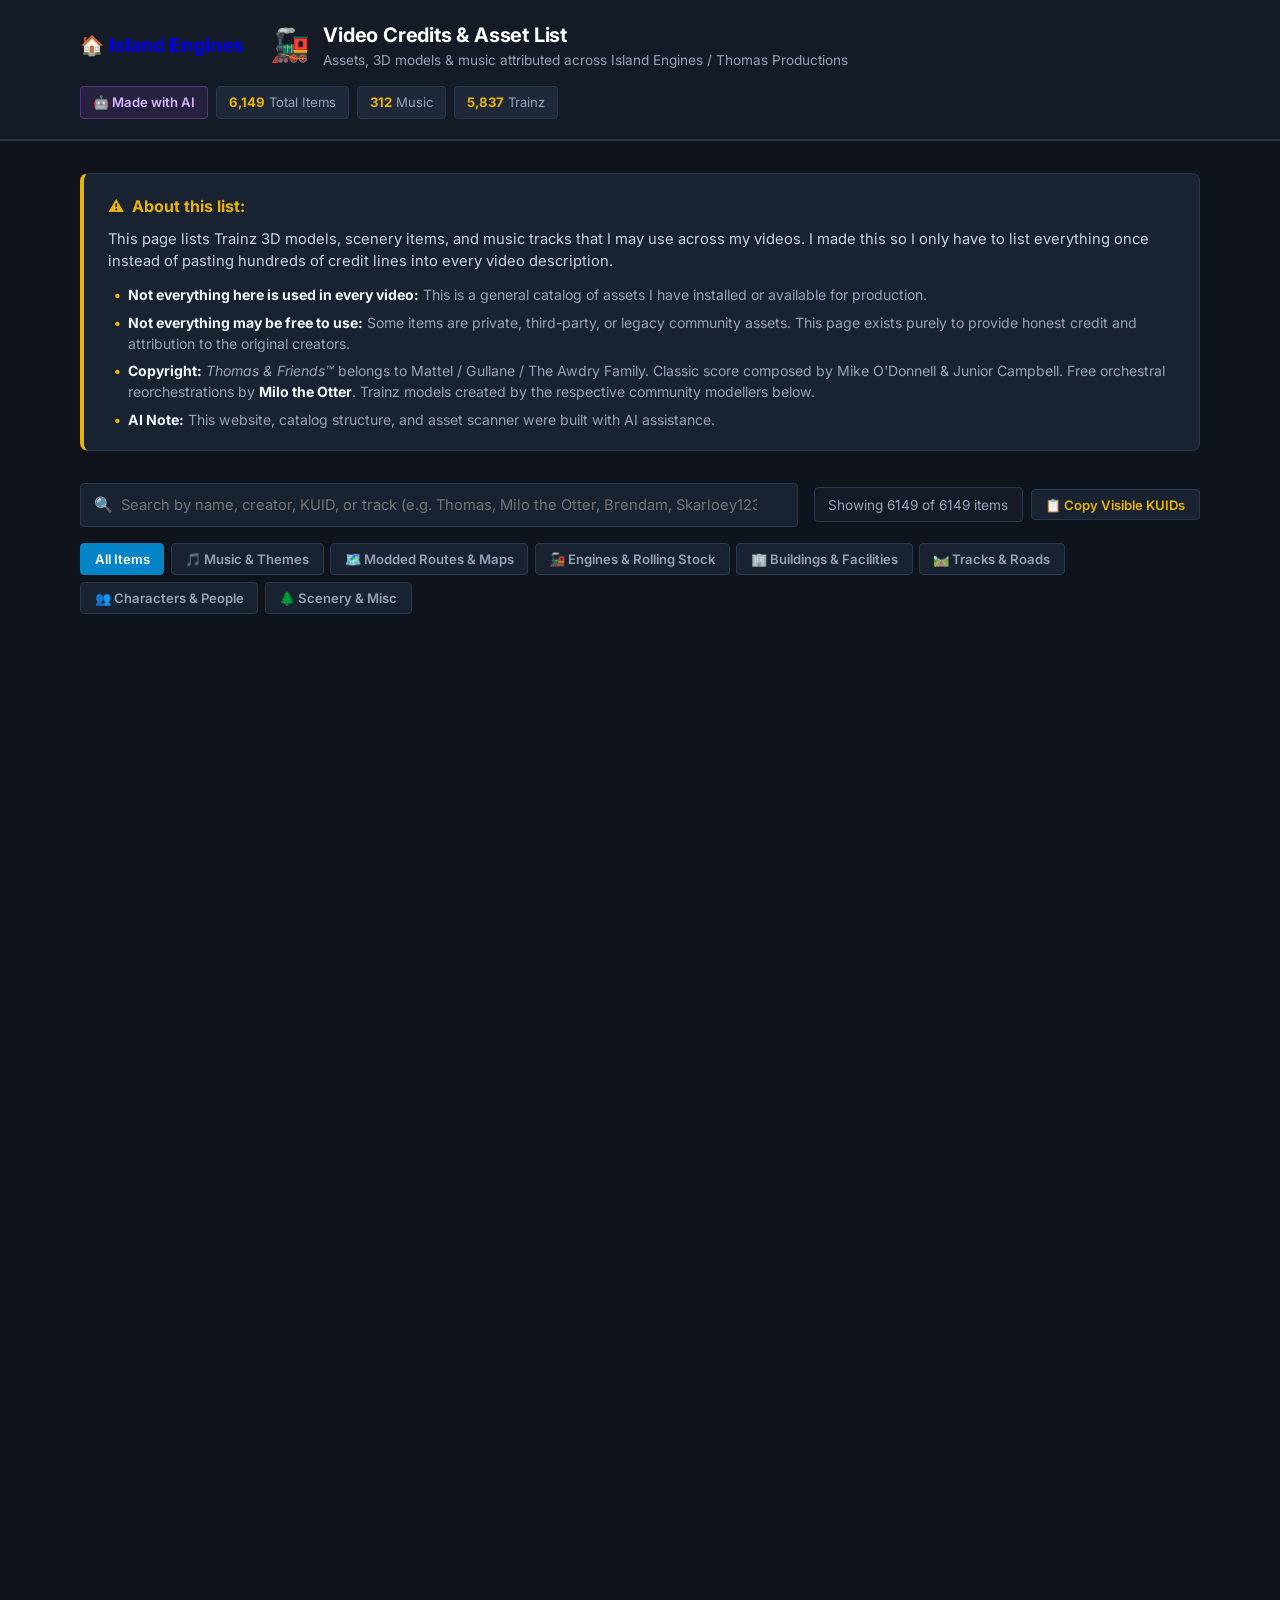
==== credits/index.html @ 2d761fa5 "Transform site into Island Engines production hub with episodes, community directory, tools, and cre" ====
<!DOCTYPE html>
<html lang="en">
<head>
  <meta charset="UTF-8" />
  <meta name="viewport" content="width=device-width, initial-scale=1.0" />
  <title>Video Credits & Asset List — Thomas Productions</title>
  <meta name="description" content="Credits and attribution list for Trainz 3D models, music, and assets that may be used in Thomas Productions videos." />
  <link rel="stylesheet" href="style.css" />
  <link rel="preconnect" href="https://fonts.googleapis.com">
  <link rel="preconnect" href="https://fonts.gstatic.com" crossorigin>
  <link href="https://fonts.googleapis.com/css2?family=Inter:wght@400;500;600;700&family=JetBrains+Mono:wght@400;500;600&display=swap" rel="stylesheet">
</head>
<body>

  <!-- Top Header -->
  <header class="header">
    <div class="container header-container">
      <div class="brand">
        <a href="../" class="back-home-link" style="text-decoration:none; margin-right: 12px; font-size: 1.2rem;" title="Back to Island Engines">🏠 <strong>Island Engines</strong></a>
        <span class="logo">🚂</span>
        <div>
          <h1 class="brand-title">Video Credits & Asset List</h1>
          <p class="brand-subtitle">Assets, 3D models & music attributed across Island Engines / Thomas Productions</p>
        </div>
      </div>
      <div class="header-stats">
        <span class="stat-pill ai-pill">🤖 Made with AI</span>
        <span class="stat-pill"><strong id="stat-total">6,149</strong> Total Items</span>
        <span class="stat-pill"><strong id="stat-music">312</strong> Music</span>
        <span class="stat-pill"><strong id="stat-trainz">5,837</strong> Trainz</span>
      </div>
    </div>
  </header>

  <main class="container main-content">

    <!-- Honest Disclaimer Box -->
    <section class="notice-box">
      <div class="notice-header">
        <span class="notice-icon">⚠️</span>
        <strong>About this list:</strong>
      </div>
      <p>
        This page lists Trainz 3D models, scenery items, and music tracks that I may use across my videos. 
        I made this so I only have to list everything once instead of pasting hundreds of credit lines into every video description.
      </p>
      <ul class="notice-list">
        <li><strong>Not everything here is used in every video:</strong> This is a general catalog of assets I have installed or available for production.</li>
        <li><strong>Not everything may be free to use:</strong> Some items are private, third-party, or legacy community assets. This page exists purely to provide honest credit and attribution to the original creators.</li>
        <li><strong>Copyright:</strong> <em>Thomas & Friends™</em> belongs to Mattel / Gullane / The Awdry Family. Classic score composed by Mike O'Donnell & Junior Campbell. Free orchestral reorchestrations by <strong>Milo the Otter</strong>. Trainz models created by the respective community modellers below.</li>
        <li><strong>AI Note:</strong> This website, catalog structure, and asset scanner were built with AI assistance.</li>
      </ul>
    </section>

    <!-- Search and Filter Controls -->
    <section class="controls-area">
      <div class="search-row">
        <div class="search-bar">
          <span class="search-icon">🔍</span>
          <input 
            type="text" 
            id="search-input" 
            placeholder="Search by name, creator, KUID, or track (e.g. Thomas, Milo the Otter, Brendam, Skarloey123)..." 
            autocomplete="off"
            spellcheck="false"
          />
          <button id="clear-search-btn" class="clear-btn" title="Clear">✕</button>
        </div>
        <div class="controls-right-actions">
          <div class="count-indicator" id="results-count">Loading items...</div>
          <button id="copy-kuids-btn" class="btn-copy-kuids" title="Copy all KUIDs in the current view to clipboard">
            📋 Copy Visible KUIDs
          </button>
        </div>
      </div>

      <!-- Categories -->
      <div class="tab-filters" id="category-filters">
        <button class="tab-btn active" data-category="all">All Items</button>
        <button class="tab-btn" data-category="music">🎵 Music & Themes</button>
        <button class="tab-btn" data-category="routes">🗺️ Modded Routes & Maps</button>
        <button class="tab-btn" data-category="rolling_stock">🚂 Engines & Rolling Stock</button>
        <button class="tab-btn" data-category="buildings">🏢 Buildings & Facilities</button>
        <button class="tab-btn" data-category="infrastructure">🛤️ Tracks & Roads</button>
        <button class="tab-btn" data-category="characters">👥 Characters & People</button>
        <button class="tab-btn" data-category="scenery">🌲 Scenery & Misc</button>
      </div>

      <!-- Active Author Filter Notification -->
      <div class="active-author-filter" id="active-filter-bar" style="display: none;">
        <span>Showing only items by: <strong id="active-author-name">...</strong></span>
        <button id="reset-author-filter" class="btn-link">Show all</button>
      </div>
    </section>

    <!-- Items Grid -->
    <section class="catalog-grid" id="cards-container">
      <!-- Injected by app.js -->
    </section>

    <!-- Empty State -->
    <div class="empty-state" id="empty-state" style="display: none;">
      <p>No matching items found.</p>
      <button class="btn-simple" id="reset-search-btn">Reset Search & Filters</button>
    </div>

    <!-- Community Creators Section -->
    <section class="creators-section">
      <h2 class="section-title">Community Creators & Modellers Index</h2>
      <p class="section-desc">Click any creator to view all their cataloged assets:</p>
      <div class="creators-cloud" id="authors-container">
        <!-- Injected by app.js -->
      </div>
    </section>

  </main>

  <footer class="footer">
    <div class="container footer-container">
      <p>Thomas Productions — Credits Directory • Hosted on GitHub Pages</p>
      <p class="footer-small">Built with AI assistance • Not affiliated with or endorsed by Mattel, Inc. or Gullane (Thomas) Limited.</p>
    </div>
  </footer>

  <!-- Toast for KUID copy -->
  <div id="toast" class="toast">Copied to clipboard!</div>

  <!-- Scripts -->
  <script src="data.js"></script>
  <script src="app.js"></script>
</body>
</html>
---- credits/style.css ----
/* ==============================================================================
   Thomas Productions — Video Credits & Assets List
   Clean, based, grounded dark railway theme. No AI hype, no neon SaaS fluff.
   ============================================================================== */

:root {
  --font-main: 'Inter', -apple-system, BlinkMacSystemFont, 'Segoe UI', Roboto, sans-serif;
  --font-mono: 'JetBrains Mono', monospace;

  --bg-page: #0f141c;
  --bg-header: #141b26;
  --bg-card: #182230;
  --bg-card-hover: #1e2b3d;
  --bg-subtle: #1e2838;

  --border: #28374d;
  --border-light: #3d5170;

  --text-main: #f1f5f9;
  --text-muted: #94a3b8;
  --text-dim: #64748b;

  --blue-primary: #0284c7;
  --blue-hover: #0369a1;
  --gold-accent: #eab308;
  --gold-dim: #ca8a04;

  --radius-sm: 4px;
  --radius-md: 8px;
}

*, *::before, *::after {
  box-sizing: border-box;
  margin: 0;
  padding: 0;
}

body {
  font-family: var(--font-main);
  background-color: var(--bg-page);
  color: var(--text-main);
  line-height: 1.5;
  min-height: 100vh;
}

.container {
  max-width: 1160px;
  margin: 0 auto;
  padding: 0 1.25rem;
}

/* ==============================================================================
   Header
   ============================================================================== */
.header {
  background: var(--bg-header);
  border-bottom: 2px solid var(--border);
  padding: 1.25rem 0;
}

.header-container {
  display: flex;
  justify-content: space-between;
  align-items: center;
  flex-wrap: wrap;
  gap: 1rem;
}

.brand {
  display: flex;
  align-items: center;
  gap: 0.85rem;
}

.logo {
  font-size: 2rem;
  line-height: 1;
}

.brand-title {
  font-size: 1.25rem;
  font-weight: 700;
  color: #ffffff;
  letter-spacing: -0.01em;
}

.brand-subtitle {
  font-size: 0.85rem;
  color: var(--text-muted);
}

.header-stats {
  display: flex;
  gap: 0.5rem;
  flex-wrap: wrap;
}

.stat-pill {
  background: var(--bg-subtle);
  border: 1px solid var(--border);
  padding: 0.35rem 0.75rem;
  border-radius: var(--radius-sm);
  font-size: 0.82rem;
  color: var(--text-muted);
}

.stat-pill strong {
  color: var(--gold-accent);
  font-weight: 700;
}

.stat-pill.ai-pill {
  background: rgba(168, 85, 247, 0.12);
  border-color: rgba(168, 85, 247, 0.35);
  color: #d8b4fe;
  font-weight: 600;
}

/* ==============================================================================
   Notice Box
   ============================================================================== */
.main-content {
  padding: 2rem 1.25rem;
}

.notice-box {
  background: var(--bg-card);
  border: 1px solid var(--border);
  border-left: 4px solid var(--gold-accent);
  border-radius: var(--radius-md);
  padding: 1.25rem 1.5rem;
  margin-bottom: 2rem;
}

.notice-header {
  display: flex;
  align-items: center;
  gap: 0.5rem;
  margin-bottom: 0.6rem;
  font-size: 1rem;
  color: var(--gold-accent);
}

.notice-box p {
  color: #cbd5e1;
  font-size: 0.92rem;
  margin-bottom: 0.75rem;
}

.notice-list {
  list-style: none;
  display: flex;
  flex-direction: column;
  gap: 0.4rem;
}

.notice-list li {
  font-size: 0.88rem;
  color: var(--text-muted);
  position: relative;
  padding-left: 1.25rem;
}

.notice-list li::before {
  content: "•";
  position: absolute;
  left: 0.35rem;
  color: var(--gold-accent);
  font-weight: bold;
}

.notice-list strong {
  color: #f1f5f9;
}

/* ==============================================================================
   Controls & Filters
   ============================================================================== */
.controls-area {
  display: flex;
  flex-direction: column;
  gap: 1rem;
  margin-bottom: 1.75rem;
}

.search-row {
  display: flex;
  align-items: center;
  justify-content: space-between;
  gap: 1rem;
  flex-wrap: wrap;
}

.search-bar {
  position: relative;
  flex: 1;
  min-width: 280px;
}

.search-icon {
  position: absolute;
  left: 0.9rem;
  top: 50%;
  transform: translateY(-50%);
  color: var(--text-dim);
  font-size: 0.95rem;
  pointer-events: none;
}

#search-input {
  width: 100%;
  padding: 0.75rem 2.5rem 0.75rem 2.5rem;
  background: var(--bg-card);
  border: 1px solid var(--border);
  border-radius: var(--radius-sm);
  color: #ffffff;
  font-size: 0.92rem;
  font-family: inherit;
}

#search-input:focus {
  outline: none;
  border-color: var(--blue-primary);
  background: #1d2a3c;
}

.clear-btn {
  position: absolute;
  right: 0.75rem;
  top: 50%;
  transform: translateY(-50%);
  background: none;
  border: none;
  color: var(--text-dim);
  font-size: 0.95rem;
  cursor: pointer;
  display: none;
}

.clear-btn:hover {
  color: #ffffff;
}

.controls-right-actions {
  display: flex;
  align-items: center;
  gap: 0.5rem;
  flex-wrap: wrap;
}

.count-indicator {
  font-size: 0.85rem;
  color: var(--text-muted);
  background: var(--bg-header);
  border: 1px solid var(--border);
  padding: 0.4rem 0.85rem;
  border-radius: var(--radius-sm);
  white-space: nowrap;
}

.btn-copy-kuids {
  background: var(--bg-card);
  border: 1px solid var(--border);
  color: var(--gold-accent);
  padding: 0.4rem 0.85rem;
  border-radius: var(--radius-sm);
  font-size: 0.82rem;
  font-weight: 600;
  cursor: pointer;
  font-family: inherit;
  transition: all 0.15s ease;
  display: inline-flex;
  align-items: center;
  gap: 0.35rem;
  white-space: nowrap;
}

.btn-copy-kuids:hover {
  background: var(--bg-card-hover);
  border-color: var(--gold-accent);
  color: #ffffff;
}

.tab-filters {
  display: flex;
  flex-wrap: wrap;
  gap: 0.4rem;
}

.tab-btn {
  background: var(--bg-card);
  border: 1px solid var(--border);
  color: var(--text-muted);
  padding: 0.45rem 0.85rem;
  border-radius: var(--radius-sm);
  font-size: 0.82rem;
  font-weight: 600;
  cursor: pointer;
  font-family: inherit;
  transition: all 0.15s ease;
}

.tab-btn:hover {
  background: var(--bg-card-hover);
  color: #ffffff;
  border-color: var(--border-light);
}

.tab-btn.active {
  background: var(--blue-primary);
  color: #ffffff;
  border-color: var(--blue-primary);
}

.active-author-filter {
  background: rgba(2, 132, 199, 0.12);
  border: 1px solid var(--blue-primary);
  padding: 0.5rem 0.85rem;
  border-radius: var(--radius-sm);
  font-size: 0.85rem;
  display: flex;
  justify-content: space-between;
  align-items: center;
}

.btn-link {
  background: none;
  border: none;
  color: var(--gold-accent);
  font-weight: 600;
  cursor: pointer;
  text-decoration: underline;
  font-size: 0.85rem;
}

/* ==============================================================================
   Catalog Grid
   ============================================================================== */
.catalog-grid {
  display: grid;
  grid-template-columns: repeat(auto-fill, minmax(340px, 1fr));
  gap: 0.85rem;
  content-visibility: auto;
}

.item-card {
  background: var(--bg-card);
  border: 1px solid var(--border);
  border-radius: var(--radius-sm);
  padding: 0.95rem 1.15rem;
  display: flex;
  flex-direction: column;
  justify-content: space-between;
  gap: 0.65rem;
  transition: border-color 0.15s ease;
  contain-intrinsic-size: 0 130px;
}

.item-card:hover {
  border-color: var(--border-light);
  background: var(--bg-card-hover);
}

.item-header {
  display: flex;
  justify-content: space-between;
  align-items: flex-start;
  gap: 0.5rem;
}

.item-title {
  font-size: 0.95rem;
  font-weight: 600;
  color: #ffffff;
  line-height: 1.35;
  word-break: break-word;
}

.badge-tag {
  font-size: 0.7rem;
  font-weight: 600;
  text-transform: uppercase;
  letter-spacing: 0.03em;
  padding: 0.15rem 0.45rem;
  border-radius: var(--radius-sm);
  white-space: nowrap;
}

.badge-music { background: #2e1065; color: #d8b4fe; border: 1px solid #581c87; }
.badge-routes { background: #1e1b4b; color: #a5b4fc; border: 1px solid #4338ca; }
.badge-rolling_stock { background: #082f49; color: #7dd3fc; border: 1px solid #0369a1; }
.badge-buildings { background: #451a03; color: #fde047; border: 1px solid #854d0e; }
.badge-infrastructure { background: #064e3b; color: #6ee7b7; border: 1px solid #047857; }
.badge-characters { background: #431407; color: #fdba74; border: 1px solid #9a3412; }
.badge-scenery { background: #1e293b; color: #cbd5e1; border: 1px solid #334155; }

.item-author {
  font-size: 0.84rem;
  color: var(--text-muted);
}

.author-btn {
  color: var(--gold-accent);
  font-weight: 600;
  cursor: pointer;
  background: none;
  border: none;
  padding: 0;
  font-family: inherit;
  font-size: inherit;
}

.author-btn:hover {
  text-decoration: underline;
}

.milo-badge {
  color: #38bdf8;
  font-weight: 600;
}

.item-footer {
  display: flex;
  justify-content: space-between;
  align-items: center;
  border-top: 1px solid rgba(255, 255, 255, 0.05);
  padding-top: 0.5rem;
  font-size: 0.78rem;
}

.kuid-code {
  font-family: var(--font-mono);
  font-size: 0.74rem;
  background: #0d1219;
  color: #94a3b8;
  padding: 0.15rem 0.45rem;
  border-radius: var(--radius-sm);
  border: 1px solid var(--border);
  cursor: pointer;
  display: inline-flex;
  align-items: center;
  gap: 0.35rem;
}

.kuid-code:hover {
  color: #ffffff;
  border-color: var(--blue-primary);
}

.item-source {
  color: var(--text-dim);
  font-size: 0.75rem;
  white-space: nowrap;
  overflow: hidden;
  text-overflow: ellipsis;
  max-width: 170px;
}

/* ==============================================================================
   Creators Section
   ============================================================================== */
.creators-section {
  margin-top: 3.5rem;
  border-top: 1px solid var(--border);
  padding-top: 2rem;
}

.section-title {
  font-size: 1.25rem;
  font-weight: 700;
  color: #ffffff;
  margin-bottom: 0.3rem;
}

.section-desc {
  font-size: 0.85rem;
  color: var(--text-muted);
  margin-bottom: 1.25rem;
}

.creators-cloud {
  display: flex;
  flex-wrap: wrap;
  gap: 0.45rem;
}

.creator-tag {
  background: var(--bg-card);
  border: 1px solid var(--border);
  padding: 0.35rem 0.65rem;
  border-radius: var(--radius-sm);
  font-size: 0.82rem;
  color: #cbd5e1;
  cursor: pointer;
  display: inline-flex;
  align-items: center;
  gap: 0.4rem;
  transition: all 0.15s ease;
}

.creator-tag:hover {
  background: var(--bg-card-hover);
  border-color: var(--gold-accent);
  color: #ffffff;
}

.creator-count {
  font-size: 0.72rem;
  color: var(--blue-primary);
  font-weight: 700;
}

/* ==============================================================================
   Empty State & Buttons
   ============================================================================== */
.empty-state {
  text-align: center;
  padding: 3rem 1rem;
  background: var(--bg-card);
  border: 1px dashed var(--border);
  border-radius: var(--radius-md);
}

.empty-state p {
  color: var(--text-muted);
  margin-bottom: 1rem;
}

.btn-simple {
  background: var(--blue-primary);
  color: #ffffff;
  border: none;
  padding: 0.5rem 1rem;
  border-radius: var(--radius-sm);
  font-weight: 600;
  font-size: 0.85rem;
  cursor: pointer;
}

.btn-simple:hover {
  background: var(--blue-hover);
}

/* ==============================================================================
   Footer
   ============================================================================== */
.footer {
  border-top: 1px solid var(--border);
  padding: 2rem 0;
  margin-top: 4rem;
  background: var(--bg-header);
  text-align: center;
}

.footer-container {
  display: flex;
  flex-direction: column;
  gap: 0.4rem;
}

.footer-container p {
  font-size: 0.82rem;
  color: var(--text-muted);
}

.footer-small {
  font-size: 0.75rem;
  color: var(--text-dim);
}

/* ==============================================================================
   Toast Notification
   ============================================================================== */
.toast {
  position: fixed;
  bottom: 20px;
  right: 20px;
  background: #0284c7;
  color: #ffffff;
  padding: 0.5rem 1rem;
  border-radius: var(--radius-sm);
  font-size: 0.85rem;
  font-weight: 600;
  box-shadow: 0 4px 12px rgba(0, 0, 0, 0.4);
  opacity: 0;
  pointer-events: none;
  transform: translateY(10px);
  transition: all 0.15s ease;
  z-index: 1000;
}

.toast.show {
  opacity: 1;
  pointer-events: auto;
  transform: translateY(0);
}

@media (max-width: 640px) {
  .catalog-grid {
    grid-template-columns: 1fr;
  }
}
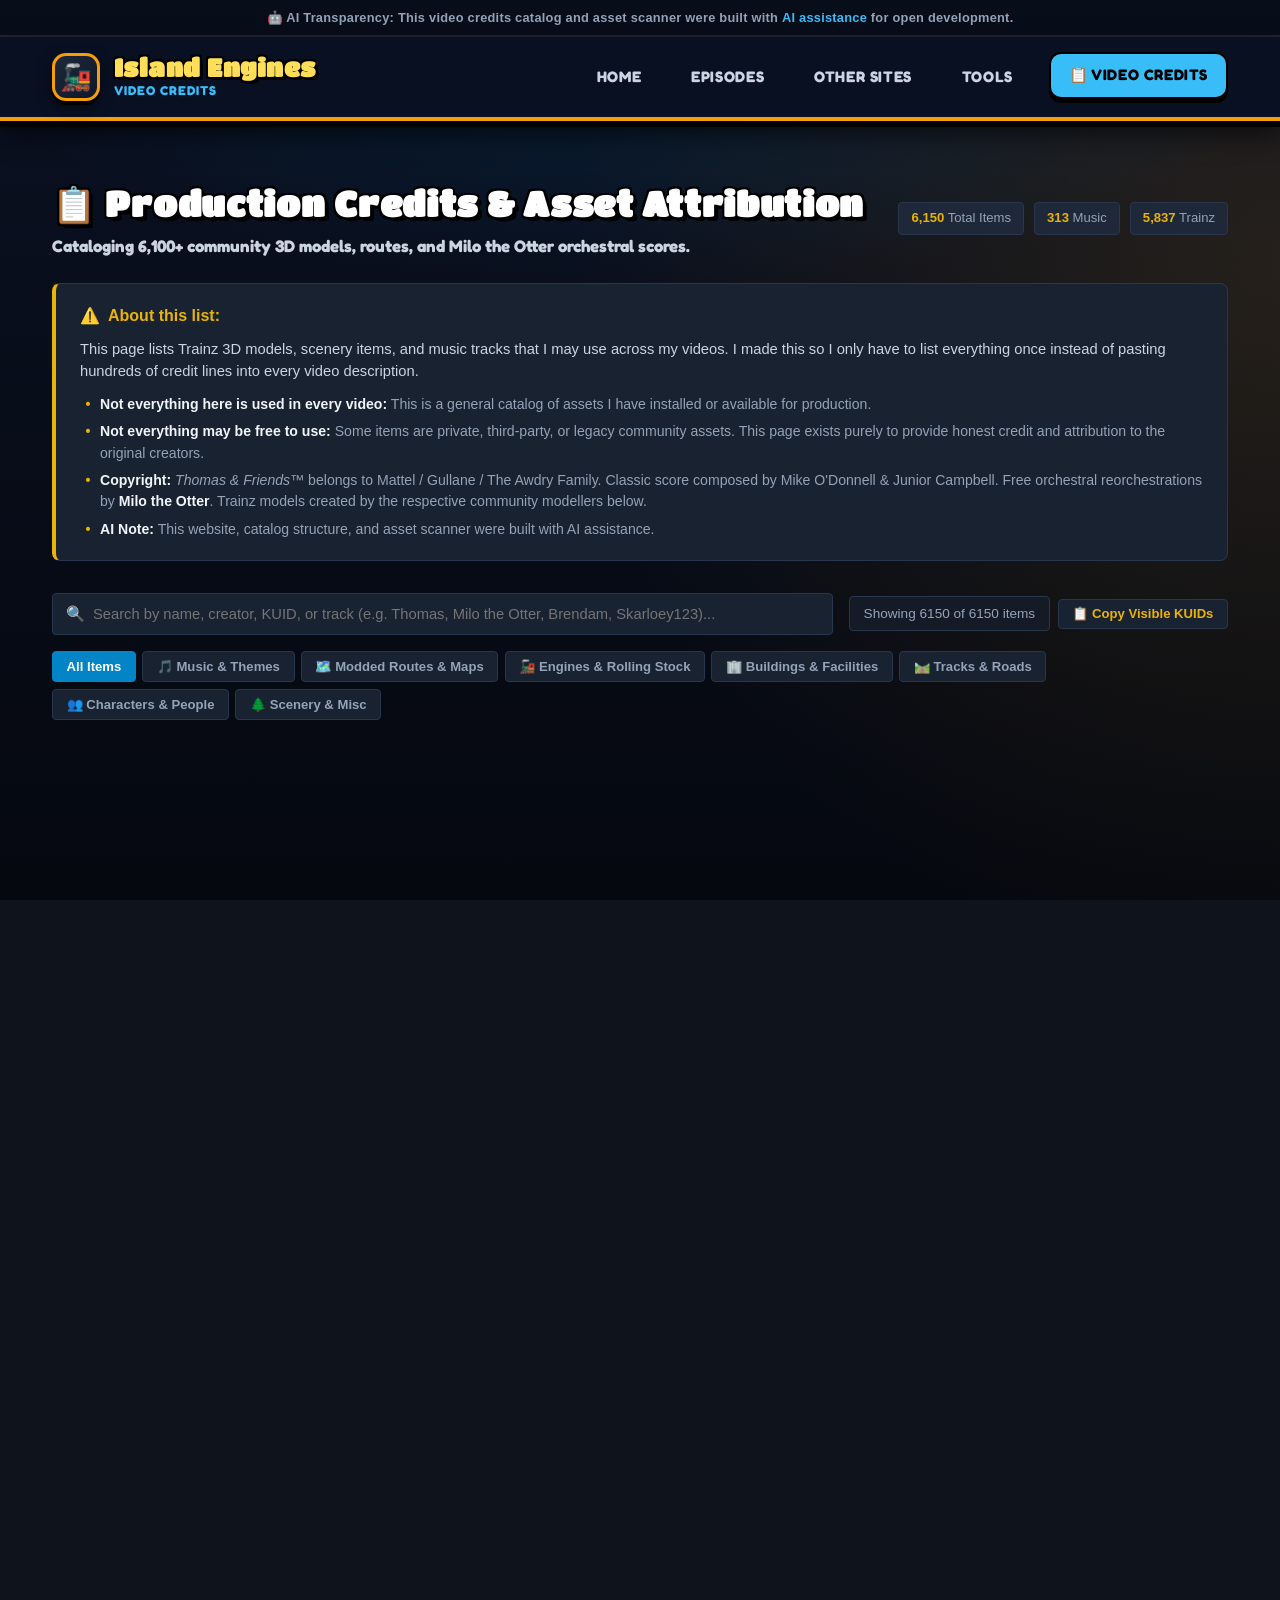
==== commit 30aa0e84: "Overhaul design: bold playful Sodor community aesthetic, Flange/Titan font, widescreen PC layout, en" ====
--- a/credits/index.html
+++ b/credits/index.html
@@ -5,34 +5,51 @@
   <meta name="viewport" content="width=device-width, initial-scale=1.0" />
   <title>Video Credits & Asset List — Thomas Productions</title>
   <meta name="description" content="Credits and attribution list for Trainz 3D models, music, and assets that may be used in Thomas Productions videos." />
+  <link rel="stylesheet" href="../style.css" />
   <link rel="stylesheet" href="style.css" />
   <link rel="preconnect" href="https://fonts.googleapis.com">
   <link rel="preconnect" href="https://fonts.gstatic.com" crossorigin>
-  <link href="https://fonts.googleapis.com/css2?family=Inter:wght@400;500;600;700&family=JetBrains+Mono:wght@400;500;600&display=swap" rel="stylesheet">
 </head>
 <body>
 
-  <!-- Top Header -->
-  <header class="header">
-    <div class="container header-container">
-      <div class="brand">
-        <a href="../" class="back-home-link" style="text-decoration:none; margin-right: 12px; font-size: 1.2rem;" title="Back to Island Engines">🏠 <strong>Island Engines</strong></a>
-        <span class="logo">🚂</span>
-        <div>
-          <h1 class="brand-title">Video Credits & Asset List</h1>
-          <p class="brand-subtitle">Assets, 3D models & music attributed across Island Engines / Thomas Productions</p>
+  <!-- AI Transparency Notice -->
+  <div class="ai-notice-bar">
+    🤖 <strong>AI Transparency:</strong> This video credits catalog and asset scanner were built with <span>AI assistance</span> for open development.
+  </div>
+
+  <!-- Studio Header & Navigation (Unified Across All Pages) -->
+  <header class="site-nav-header">
+    <div class="container nav-inner">
+      <a href="../index.html" class="studio-brand">
+        <div class="studio-logo-badge">🚂</div>
+        <div class="studio-title-box">
+          <h1>Island Engines</h1>
+          <p>Video Credits</p>
         </div>
+      </a>
+      <nav class="nav-links-row">
+        <a href="../index.html" class="nav-item">Home</a>
+        <a href="../episodes.html" class="nav-item">Episodes</a>
+        <a href="../other-sites.html" class="nav-item">Other Sites</a>
+        <a href="../tools.html" class="nav-item">Tools</a>
+        <a href="index.html" class="nav-item active credits-btn">📋 Video Credits</a>
+      </nav>
+    </div>
+  </header>
+
+  <main class="container main-content">
+
+    <div style="margin-top: 24px; margin-bottom: 24px; display: flex; justify-content: space-between; align-items: center; flex-wrap: wrap; gap: 16px;">
+      <div>
+        <h1 class="section-title" style="font-size: 2.2rem; margin-bottom: 4px;">📋 Production Credits & Asset Attribution</h1>
+        <p class="section-subtitle">Cataloging 6,100+ community 3D models, routes, and Milo the Otter orchestral scores.</p>
       </div>
-      <div class="header-stats">
-        <span class="stat-pill ai-pill">🤖 Made with AI</span>
+      <div class="header-stats" style="display: flex; gap: 10px; flex-wrap: wrap;">
         <span class="stat-pill"><strong id="stat-total">6,149</strong> Total Items</span>
         <span class="stat-pill"><strong id="stat-music">312</strong> Music</span>
         <span class="stat-pill"><strong id="stat-trainz">5,837</strong> Trainz</span>
       </div>
     </div>
-  </header>
-
-  <main class="container main-content">
 
     <!-- Honest Disclaimer Box -->
     <section class="notice-box">
--- a/style.css
+++ b/style.css
@@ -0,0 +1,1173 @@
+/* ==========================================================================
+   Island Engines — Official Website Stylesheet
+   Bold, Authentic, Playful Sodor Community Aesthetic!
+   Heavy borders, 3D pop shadows, Flange / Titan typography, and entrance animations.
+   ========================================================================== */
+
+@import url('https://fonts.googleapis.com/css2?family=Alfa+Slab+One&family=Bevan:ital@0;1&family=Fredoka:wght@600;700;800&family=Plus+Jakarta+Sans:wght@500;700;800&family=Titan+One&display=swap');
+
+:root {
+  /* Playful Nostalgic Sodor Palette */
+  --bg-canvas: #060911;
+  --bg-surface: #0d1527;
+  --bg-surface-elevated: #15223c;
+  --bg-card: #101a2f;
+  
+  --text-primary: #f8fafc;
+  --text-secondary: #94a3b8;
+  --text-muted: #64748b;
+  
+  /* Bold Theme Colors */
+  --color-gold-bright: #ffde59;
+  --color-brass: #f59e0b;
+  --color-coastal-blue: #38bdf8;
+  --color-sodor-blue: #0284c7;
+  --color-signal-red: #ef4444;
+  --color-signal-green: #10b981;
+  
+  /* Chunky Typography */
+  --font-display: 'Titan One', 'Alfa Slab One', 'Bevan', 'Cooper Black', fantasy, cursive;
+  --font-heading: 'Fredoka', 'Plus Jakarta Sans', sans-serif;
+  --font-body: 'Plus Jakarta Sans', -apple-system, BlinkMacSystemFont, "Segoe UI", Roboto, sans-serif;
+  --font-code: 'JetBrains Mono', monospace;
+  
+  /* Chunky Radii */
+  --radius-card: 18px;
+  --radius-pill: 9999px;
+  --radius-btn: 12px;
+  
+  /* Full Widescreen PC View */
+  --max-width: 1760px;
+}
+
+* {
+  box-sizing: border-box;
+  margin: 0;
+  padding: 0;
+}
+
+body {
+  background-color: var(--bg-canvas);
+  background-image: 
+    radial-gradient(ellipse 90% 60% at 50% -10%, rgba(2, 132, 199, 0.22), transparent 70%),
+    radial-gradient(circle at 100% 30%, rgba(245, 158, 11, 0.12), transparent 50%),
+    linear-gradient(180deg, #0a1122 0%, #05080f 100%);
+  background-attachment: fixed;
+  color: var(--text-primary);
+  font-family: var(--font-body);
+  line-height: 1.6;
+  min-height: 100vh;
+  display: flex;
+  flex-direction: column;
+  overflow-x: hidden;
+}
+
+/* ==========================================================================
+   AI Transparency Bar
+   ========================================================================== */
+.ai-notice-bar {
+  background: #080d1a;
+  border-bottom: 2px solid rgba(255, 255, 255, 0.1);
+  padding: 8px 16px;
+  font-size: 0.8rem;
+  font-weight: 700;
+  color: var(--text-muted);
+  text-align: center;
+  letter-spacing: 0.02em;
+}
+
+.ai-notice-bar span {
+  color: var(--color-coastal-blue);
+  font-weight: 800;
+}
+
+/* ==========================================================================
+   Widescreen Container (PC Widescreen Responsive)
+   ========================================================================== */
+.container {
+  width: 96%;
+  max-width: var(--max-width);
+  margin: 0 auto;
+  padding: 0 16px;
+}
+
+/* ==========================================================================
+   Unified Top Navbar (Bold, Chunky, Consistent Across All Pages)
+   ========================================================================== */
+.site-nav-header {
+  background: #091022;
+  border-bottom: 4px solid var(--color-brass);
+  position: sticky;
+  top: 0;
+  z-index: 200;
+  box-shadow: 0 6px 0 #000, 0 12px 28px rgba(0, 0, 0, 0.7);
+}
+
+.nav-inner {
+  display: flex;
+  align-items: center;
+  justify-content: space-between;
+  height: 80px;
+}
+
+.studio-brand {
+  display: flex;
+  align-items: center;
+  gap: 14px;
+  text-decoration: none;
+  color: inherit;
+  transition: transform 0.2s cubic-bezier(0.34, 1.56, 0.64, 1);
+}
+
+.studio-brand:hover {
+  transform: scale(1.04);
+}
+
+.studio-logo-badge {
+  width: 48px;
+  height: 48px;
+  background: linear-gradient(135deg, #1e293b 0%, #0f172a 100%);
+  border: 3px solid var(--color-brass);
+  border-radius: 14px;
+  display: flex;
+  align-items: center;
+  justify-content: center;
+  font-size: 1.6rem;
+  box-shadow: 0 4px 0 #000, 0 6px 14px rgba(0, 0, 0, 0.5);
+}
+
+.studio-title-box h1 {
+  font-family: var(--font-display);
+  font-size: 1.55rem;
+  letter-spacing: 0.02em;
+  color: var(--color-gold-bright);
+  line-height: 1.1;
+  text-shadow: -2px -2px 0 #000, 2px -2px 0 #000, -2px 2px 0 #000, 2px 2px 0 #000, 3px 3px 0 #000;
+}
+
+.studio-title-box p {
+  font-family: var(--font-heading);
+  font-size: 0.8rem;
+  font-weight: 800;
+  color: var(--color-coastal-blue);
+  letter-spacing: 0.08em;
+  text-transform: uppercase;
+}
+
+.nav-links-row {
+  display: flex;
+  align-items: center;
+  gap: 10px;
+  flex-wrap: wrap;
+}
+
+.nav-item {
+  color: #cbd5e1;
+  text-decoration: none;
+  font-family: var(--font-heading);
+  font-size: 0.95rem;
+  font-weight: 800;
+  text-transform: uppercase;
+  letter-spacing: 0.04em;
+  padding: 10px 18px;
+  border-radius: var(--radius-btn);
+  border: 2px solid transparent;
+  transition: all 0.2s cubic-bezier(0.34, 1.56, 0.64, 1);
+  display: inline-flex;
+  align-items: center;
+  gap: 6px;
+}
+
+.nav-item:hover {
+  color: #fff;
+  background: rgba(255, 255, 255, 0.1);
+  border-color: rgba(255, 255, 255, 0.25);
+  transform: translateY(-2px);
+}
+
+/* Active tab style with retro 3D pop */
+.nav-item.active {
+  background: var(--color-gold-bright);
+  color: #000 !important;
+  border: 2px solid #000;
+  box-shadow: 0 4px 0 #000;
+  transform: translateY(-2px);
+  font-weight: 900;
+}
+
+.nav-item.credits-btn {
+  background: var(--color-coastal-blue);
+  color: #000 !important;
+  border: 2px solid #000;
+  box-shadow: 0 4px 0 #000;
+  margin-left: 6px;
+  font-weight: 900;
+}
+
+.nav-item.credits-btn:hover {
+  background: #7dd3fc;
+  transform: translateY(-3px);
+  box-shadow: 0 6px 0 #000;
+}
+
+/* ==========================================================================
+   Page Entrance Keyframes Animations ("die Seite baut sich so auf")
+   ========================================================================== */
+@keyframes popInBounce {
+  0% {
+    opacity: 0;
+    transform: scale(0.65) translateY(40px);
+  }
+  65% {
+    opacity: 1;
+    transform: scale(1.06) translateY(-8px);
+  }
+  85% {
+    transform: scale(0.97) translateY(3px);
+  }
+  100% {
+    opacity: 1;
+    transform: scale(1) translateY(0);
+  }
+}
+
+@keyframes titleDropIn {
+  0% {
+    opacity: 0;
+    transform: translateY(-30px) scale(0.9);
+  }
+  70% {
+    opacity: 1;
+    transform: translateY(4px) scale(1.02);
+  }
+  100% {
+    opacity: 1;
+    transform: translateY(0) scale(1);
+  }
+}
+
+@keyframes slideInUp {
+  0% {
+    opacity: 0;
+    transform: translateY(40px);
+  }
+  100% {
+    opacity: 1;
+    transform: translateY(0);
+  }
+}
+
+@keyframes cardStagger {
+  0% {
+    opacity: 0;
+    transform: translateY(30px) scale(0.96);
+  }
+  100% {
+    opacity: 1;
+    transform: translateY(0) scale(1);
+  }
+}
+
+@keyframes roundelGlowPulse {
+  0%, 100% {
+    box-shadow: 0 0 0 5px #000, 0 0 25px rgba(255, 222, 89, 0.45), 0 10px 30px rgba(0, 0, 0, 0.7);
+  }
+  50% {
+    box-shadow: 0 0 0 5px #000, 0 0 45px rgba(255, 222, 89, 0.8), 0 14px 40px rgba(0, 0, 0, 0.9);
+  }
+}
+
+/* ==========================================================================
+   Authentic Community Centerpiece Hero
+   ========================================================================== */
+.community-hero {
+  position: relative;
+  background-image: 
+    linear-gradient(180deg, rgba(8, 14, 28, 0.5) 0%, rgba(6, 10, 20, 0.92) 100%),
+    url('assets/images/hero-spencer-mainline.jpg');
+  background-size: cover;
+  background-position: center 30%;
+  border: 4px solid var(--color-brass);
+  border-radius: var(--radius-card);
+  padding: 64px 32px 50px 32px;
+  margin-top: 24px;
+  margin-bottom: 48px;
+  text-align: center;
+  box-shadow: 0 8px 0 #000, 0 20px 50px rgba(0, 0, 0, 0.6);
+  display: flex;
+  flex-direction: column;
+  align-items: center;
+  justify-content: center;
+  animation: popInBounce 0.8s cubic-bezier(0.34, 1.56, 0.64, 1) both;
+}
+
+.community-roundel-wrap {
+  position: relative;
+  margin-bottom: 20px;
+}
+
+.community-roundel {
+  width: 160px;
+  height: 160px;
+  border-radius: 50%;
+  background: linear-gradient(135deg, #1e293b 0%, #080c14 100%);
+  border: 6px solid var(--color-gold-bright);
+  display: flex;
+  align-items: center;
+  justify-content: center;
+  overflow: hidden;
+  position: relative;
+  animation: roundelGlowPulse 4s infinite ease-in-out;
+}
+
+.community-roundel-img {
+  width: 100%;
+  height: 100%;
+  object-fit: cover;
+  transform: scale(1.15);
+}
+
+.community-welcome-tag {
+  font-family: var(--font-display);
+  font-size: 1.35rem;
+  letter-spacing: 0.16em;
+  text-transform: uppercase;
+  color: var(--color-gold-bright);
+  text-shadow: -2px -2px 0 #000, 2px -2px 0 #000, -2px 2px 0 #000, 2px 2px 0 #000, 3px 3px 0 #000;
+  margin-bottom: 6px;
+  animation: titleDropIn 0.7s ease both 0.15s;
+}
+
+.community-hero-title {
+  font-family: var(--font-display);
+  font-size: clamp(2.6rem, 5.5vw, 4.5rem);
+  letter-spacing: 0.02em;
+  color: var(--color-gold-bright);
+  text-transform: uppercase;
+  text-shadow: -3px -3px 0 #000, 3px -3px 0 #000, -3px 3px 0 #000, 3px 3px 0 #000, 6px 6px 0 #000;
+  margin-bottom: 10px;
+  line-height: 1.05;
+  animation: titleDropIn 0.8s ease both 0.25s;
+}
+
+.community-hero-title span {
+  color: var(--color-coastal-blue);
+  text-shadow: -3px -3px 0 #000, 3px -3px 0 #000, -3px 3px 0 #000, 3px 3px 0 #000, 6px 6px 0 #000;
+}
+
+.community-hero-sub {
+  font-family: var(--font-heading);
+  font-size: 1.25rem;
+  font-weight: 800;
+  color: #fff;
+  text-shadow: 2px 2px 0 #000, 0 4px 12px rgba(0, 0, 0, 0.8);
+  max-width: 680px;
+  margin-bottom: 28px;
+  animation: titleDropIn 0.9s ease both 0.35s;
+}
+
+.hero-actions {
+  display: flex;
+  gap: 16px;
+  flex-wrap: wrap;
+  justify-content: center;
+  animation: slideInUp 0.8s ease both 0.45s;
+}
+
+/* 3D Chunky Pop Buttons */
+.btn-hero-primary {
+  background: var(--color-gold-bright);
+  color: #000;
+  font-family: var(--font-heading);
+  font-weight: 800;
+  font-size: 1.05rem;
+  padding: 13px 26px;
+  border-radius: var(--radius-btn);
+  border: 3px solid #000;
+  text-decoration: none;
+  display: inline-flex;
+  align-items: center;
+  gap: 10px;
+  box-shadow: 0 6px 0 #000, 0 10px 20px rgba(0, 0, 0, 0.5);
+  transition: all 0.15s cubic-bezier(0.34, 1.56, 0.64, 1);
+  cursor: pointer;
+}
+
+.btn-hero-primary:hover {
+  background: #fde047;
+  transform: translateY(-3px);
+  box-shadow: 0 9px 0 #000, 0 14px 24px rgba(255, 222, 89, 0.3);
+}
+
+.btn-hero-primary:active {
+  transform: translateY(4px);
+  box-shadow: 0 2px 0 #000;
+}
+
+.btn-hero-secondary {
+  background: var(--color-sodor-blue);
+  color: #fff;
+  font-family: var(--font-heading);
+  font-weight: 800;
+  font-size: 1.05rem;
+  padding: 13px 26px;
+  border-radius: var(--radius-btn);
+  border: 3px solid #000;
+  text-decoration: none;
+  display: inline-flex;
+  align-items: center;
+  gap: 10px;
+  box-shadow: 0 6px 0 #000, 0 10px 20px rgba(0, 0, 0, 0.5);
+  transition: all 0.15s cubic-bezier(0.34, 1.56, 0.64, 1);
+  cursor: pointer;
+}
+
+.btn-hero-secondary:hover {
+  background: #0284c7;
+  color: #fff;
+  transform: translateY(-3px);
+  box-shadow: 0 9px 0 #000, 0 14px 24px rgba(56, 189, 248, 0.3);
+}
+
+.btn-hero-secondary:active {
+  transform: translateY(4px);
+  box-shadow: 0 2px 0 #000;
+}
+
+/* ==========================================================================
+   Section Headings (Chunky Titan Typography)
+   ========================================================================== */
+.content-section {
+  margin-bottom: 56px;
+}
+
+.section-head {
+  display: flex;
+  justify-content: space-between;
+  align-items: flex-end;
+  margin-bottom: 22px;
+  flex-wrap: wrap;
+  gap: 14px;
+}
+
+.section-title {
+  font-family: var(--font-display);
+  font-size: 2.15rem;
+  letter-spacing: 0.02em;
+  color: var(--color-gold-bright);
+  text-shadow: -2px -2px 0 #000, 2px -2px 0 #000, -2px 2px 0 #000, 2px 2px 0 #000, 4px 4px 0 #000;
+  margin-bottom: 6px;
+}
+
+.section-subtitle {
+  font-family: var(--font-heading);
+  color: #cbd5e1;
+  font-size: 1.05rem;
+  font-weight: 700;
+}
+
+/* ==========================================================================
+   Episode Showcase Card
+   ========================================================================== */
+.episode-card {
+  background: var(--bg-surface);
+  border: 4px solid #1e293b;
+  border-radius: var(--radius-card);
+  padding: 36px;
+  box-shadow: 0 8px 0 #000, 0 16px 36px rgba(0, 0, 0, 0.5);
+  transition: all 0.25s cubic-bezier(0.34, 1.56, 0.64, 1);
+  animation: slideInUp 0.6s ease both 0.2s;
+}
+
+.episode-card:hover {
+  border-color: var(--color-brass);
+  box-shadow: 0 10px 0 #000, 0 20px 40px rgba(0, 0, 0, 0.6);
+}
+
+.ep-banner-preview {
+  position: relative;
+  width: 100%;
+  max-height: 480px;
+  border-radius: 14px;
+  overflow: hidden;
+  margin-bottom: 28px;
+  border: 3px solid #000;
+  box-shadow: 0 8px 0 #000, 0 14px 30px rgba(0, 0, 0, 0.5);
+  background: #000;
+  cursor: pointer;
+}
+
+.ep-banner-img {
+  width: 100%;
+  height: 100%;
+  max-height: 480px;
+  object-fit: cover;
+  display: block;
+  transition: transform 0.4s ease;
+}
+
+.ep-banner-preview:hover .ep-banner-img {
+  transform: scale(1.03);
+}
+
+.ep-banner-overlay {
+  position: absolute;
+  bottom: 0;
+  left: 0;
+  right: 0;
+  padding: 20px 24px;
+  background: linear-gradient(180deg, transparent 0%, rgba(6, 10, 20, 0.95) 100%);
+  display: flex;
+  justify-content: space-between;
+  align-items: center;
+  flex-wrap: wrap;
+  gap: 10px;
+}
+
+.ep-banner-badge {
+  background: var(--color-gold-bright);
+  color: #000;
+  border: 2px solid #000;
+  box-shadow: 0 3px 0 #000;
+  font-family: var(--font-heading);
+  font-size: 0.85rem;
+  font-weight: 800;
+  padding: 6px 16px;
+  border-radius: var(--radius-pill);
+}
+
+.ep-banner-hint {
+  font-family: var(--font-heading);
+  font-size: 0.82rem;
+  font-weight: 700;
+  color: var(--color-coastal-blue);
+  text-shadow: 1px 1px 0 #000;
+}
+
+.ep-header-line {
+  display: flex;
+  justify-content: space-between;
+  align-items: center;
+  margin-bottom: 10px;
+}
+
+.ep-num-tag {
+  font-family: var(--font-heading);
+  font-size: 0.88rem;
+  font-weight: 800;
+  text-transform: uppercase;
+  color: var(--color-coastal-blue);
+  letter-spacing: 0.08em;
+}
+
+.ep-status-pill {
+  font-family: var(--font-heading);
+  font-size: 0.82rem;
+  font-weight: 800;
+  padding: 5px 14px;
+  border-radius: var(--radius-pill);
+  background: rgba(245, 158, 11, 0.2);
+  color: var(--color-brass);
+  border: 2px solid var(--color-brass);
+  box-shadow: 0 2px 0 #000;
+}
+
+.ep-main-title {
+  font-family: var(--font-display);
+  font-size: 2.3rem;
+  color: var(--color-gold-bright);
+  text-shadow: -2px -2px 0 #000, 2px -2px 0 #000, -2px 2px 0 #000, 2px 2px 0 #000, 4px 4px 0 #000;
+  margin-bottom: 6px;
+}
+
+.ep-route-trail {
+  font-family: var(--font-heading);
+  color: #94a3b8;
+  font-size: 0.95rem;
+  font-weight: 700;
+  margin-bottom: 18px;
+  display: flex;
+  align-items: center;
+  gap: 8px;
+  flex-wrap: wrap;
+}
+
+.ep-route-trail span {
+  color: #e2e8f0;
+}
+
+.ep-story-text {
+  font-size: 1.05rem;
+  color: #e2e8f0;
+  line-height: 1.7;
+  margin-bottom: 24px;
+}
+
+.ep-cast-row {
+  display: flex;
+  align-items: center;
+  gap: 8px;
+  flex-wrap: wrap;
+  margin-bottom: 28px;
+}
+
+.cast-badge {
+  background: #15223c;
+  border: 2px solid #273859;
+  box-shadow: 0 2px 0 #000;
+  color: #f1f5f9;
+  font-family: var(--font-heading);
+  font-size: 0.88rem;
+  font-weight: 800;
+  padding: 6px 14px;
+  border-radius: var(--radius-pill);
+}
+
+/* ==========================================================================
+   Production Stills Gallery
+   ========================================================================== */
+.gallery-section-wrap {
+  margin-top: 36px;
+  padding-top: 32px;
+  border-top: 3px solid rgba(255, 255, 255, 0.1);
+}
+
+.gallery-header-row {
+  display: flex;
+  justify-content: space-between;
+  align-items: flex-end;
+  margin-bottom: 20px;
+  flex-wrap: wrap;
+  gap: 10px;
+}
+
+.gallery-title {
+  font-family: var(--font-display);
+  font-size: 1.55rem;
+  color: var(--color-gold-bright);
+  text-shadow: -1px -1px 0 #000, 1px -1px 0 #000, -1px 1px 0 #000, 1px 1px 0 #000, 3px 3px 0 #000;
+}
+
+.gallery-subtitle {
+  font-family: var(--font-heading);
+  font-size: 0.9rem;
+  font-weight: 700;
+  color: var(--text-muted);
+}
+
+.gallery-grid {
+  display: grid;
+  grid-template-columns: repeat(auto-fill, minmax(280px, 1fr));
+  gap: 20px;
+}
+
+.gallery-card {
+  background: var(--bg-surface-elevated);
+  border: 3px solid #233454;
+  border-radius: 14px;
+  overflow: hidden;
+  cursor: pointer;
+  box-shadow: 0 5px 0 #000, 0 10px 20px rgba(0, 0, 0, 0.4);
+  transition: all 0.25s cubic-bezier(0.34, 1.56, 0.64, 1);
+  display: flex;
+  flex-direction: column;
+}
+
+.gallery-card:hover {
+  transform: translateY(-6px) scale(1.02);
+  border-color: var(--color-gold-bright);
+  box-shadow: 0 10px 0 #000, 0 16px 30px rgba(255, 222, 89, 0.2);
+}
+
+.gallery-img-wrap {
+  position: relative;
+  width: 100%;
+  aspect-ratio: 16 / 9;
+  overflow: hidden;
+  background: #000;
+  border-bottom: 2px solid #000;
+}
+
+.gallery-img-wrap img {
+  width: 100%;
+  height: 100%;
+  object-fit: cover;
+  display: block;
+  transition: transform 0.4s ease;
+}
+
+.gallery-card:hover .gallery-img-wrap img {
+  transform: scale(1.08);
+}
+
+.gallery-zoom-badge {
+  position: absolute;
+  top: 10px;
+  right: 10px;
+  background: var(--color-gold-bright);
+  border: 2px solid #000;
+  box-shadow: 0 2px 0 #000;
+  color: #000;
+  font-family: var(--font-heading);
+  font-size: 0.75rem;
+  font-weight: 800;
+  padding: 4px 10px;
+  border-radius: var(--radius-pill);
+  opacity: 0;
+  transform: translateY(-6px);
+  transition: all 0.2s cubic-bezier(0.34, 1.56, 0.64, 1);
+}
+
+.gallery-card:hover .gallery-zoom-badge {
+  opacity: 1;
+  transform: translateY(0);
+}
+
+.gallery-info {
+  padding: 14px 16px;
+}
+
+.gallery-scene-tag {
+  font-family: var(--font-heading);
+  font-size: 0.76rem;
+  font-weight: 800;
+  text-transform: uppercase;
+  color: var(--color-coastal-blue);
+  letter-spacing: 0.06em;
+  margin-bottom: 4px;
+}
+
+.gallery-label {
+  font-family: var(--font-heading);
+  font-size: 0.98rem;
+  font-weight: 800;
+  color: #f1f5f9;
+  line-height: 1.3;
+}
+
+/* ==========================================================================
+   Quick Navigation Hub Grid (Widescreen 4-Across PC Layout)
+   ========================================================================== */
+.hub-grid {
+  display: grid;
+  grid-template-columns: repeat(auto-fit, minmax(280px, 1fr));
+  gap: 24px;
+  margin-bottom: 48px;
+}
+
+.hub-card {
+  background: var(--bg-surface);
+  border: 4px solid #1e293b;
+  border-radius: var(--radius-card);
+  padding: 28px;
+  text-decoration: none;
+  color: inherit;
+  display: flex;
+  flex-direction: column;
+  box-shadow: 0 6px 0 #000, 0 12px 24px rgba(0, 0, 0, 0.4);
+  transition: all 0.25s cubic-bezier(0.34, 1.56, 0.64, 1);
+}
+
+.hub-card:hover {
+  background: var(--bg-surface-elevated);
+  border-color: var(--color-gold-bright);
+  transform: translateY(-6px) scale(1.02);
+  box-shadow: 0 12px 0 #000, 0 20px 36px rgba(255, 222, 89, 0.25);
+}
+
+.hub-icon-row {
+  display: flex;
+  align-items: center;
+  justify-content: space-between;
+  margin-bottom: 16px;
+}
+
+.hub-icon {
+  font-size: 2.2rem;
+}
+
+.hub-arrow {
+  color: var(--color-gold-bright);
+  font-size: 1.6rem;
+  font-weight: 900;
+  transition: transform 0.2s cubic-bezier(0.34, 1.56, 0.64, 1);
+}
+
+.hub-card:hover .hub-arrow {
+  transform: translateX(6px) scale(1.2);
+}
+
+.hub-card-title {
+  font-family: var(--font-display);
+  font-size: 1.45rem;
+  color: var(--color-gold-bright);
+  text-shadow: -1px -1px 0 #000, 1px -1px 0 #000, -1px 1px 0 #000, 1px 1px 0 #000, 2px 2px 0 #000;
+  margin-bottom: 8px;
+}
+
+.hub-card-desc {
+  font-size: 0.95rem;
+  color: #cbd5e1;
+  line-height: 1.6;
+}
+
+/* ==========================================================================
+   Community Directory Grid (Workshops)
+   ========================================================================== */
+.directory-search-bar {
+  margin-bottom: 30px;
+}
+
+.directory-input {
+  width: 100%;
+  background: var(--bg-surface);
+  border: 3px solid #273859;
+  color: #fff;
+  font-family: var(--font-heading);
+  font-weight: 700;
+  font-size: 1.05rem;
+  padding: 16px 24px;
+  border-radius: 14px;
+  box-shadow: 0 4px 0 #000, 0 8px 18px rgba(0, 0, 0, 0.4);
+  transition: all 0.2s ease;
+}
+
+.directory-input:focus {
+  outline: none;
+  border-color: var(--color-gold-bright);
+  box-shadow: 0 6px 0 #000, 0 0 20px rgba(255, 222, 89, 0.3);
+}
+
+.directory-grid {
+  display: grid;
+  grid-template-columns: repeat(auto-fill, minmax(320px, 1fr));
+  gap: 24px;
+}
+
+.directory-card {
+  background: var(--bg-surface);
+  border: 3px solid #1e293b;
+  border-radius: 16px;
+  padding: 24px;
+  text-decoration: none;
+  color: inherit;
+  display: flex;
+  flex-direction: column;
+  box-shadow: 0 6px 0 #000, 0 10px 20px rgba(0, 0, 0, 0.4);
+  transition: all 0.25s cubic-bezier(0.34, 1.56, 0.64, 1);
+}
+
+.directory-card:hover {
+  background: var(--bg-surface-elevated);
+  border-color: var(--color-coastal-blue);
+  transform: translateY(-6px) scale(1.02);
+  box-shadow: 0 12px 0 #000, 0 18px 30px rgba(56, 189, 248, 0.25);
+}
+
+.dir-top-row {
+  display: flex;
+  align-items: center;
+  gap: 14px;
+  margin-bottom: 14px;
+}
+
+.dir-icon-avatar {
+  width: 50px;
+  height: 50px;
+  background: #15223c;
+  border: 2px solid #273859;
+  border-radius: 12px;
+  box-shadow: 0 3px 0 #000;
+  display: flex;
+  align-items: center;
+  justify-content: center;
+  font-size: 1.6rem;
+  flex-shrink: 0;
+}
+
+.dir-title {
+  font-family: var(--font-heading);
+  font-size: 1.15rem;
+  font-weight: 800;
+  color: #fff;
+  line-height: 1.25;
+}
+
+.dir-tag {
+  font-family: var(--font-heading);
+  font-size: 0.75rem;
+  font-weight: 800;
+  color: var(--color-brass);
+  text-transform: uppercase;
+  letter-spacing: 0.05em;
+  margin-top: 2px;
+}
+
+.dir-desc {
+  font-size: 0.92rem;
+  color: #cbd5e1;
+  line-height: 1.55;
+  margin-bottom: 18px;
+  flex: 1;
+}
+
+.dir-footer-action {
+  font-family: var(--font-heading);
+  font-size: 0.88rem;
+  font-weight: 800;
+  color: var(--color-coastal-blue);
+  display: flex;
+  align-items: center;
+  gap: 6px;
+  margin-top: auto;
+}
+
+/* ==========================================================================
+   Tools & Downloads Grid
+   ========================================================================== */
+.tools-grid {
+  display: grid;
+  grid-template-columns: repeat(auto-fit, minmax(360px, 1fr));
+  gap: 28px;
+}
+
+.tool-box {
+  background: var(--bg-surface);
+  border: 4px solid #1e293b;
+  border-radius: var(--radius-card);
+  padding: 36px;
+  display: flex;
+  flex-direction: column;
+  box-shadow: 0 6px 0 #000, 0 12px 24px rgba(0, 0, 0, 0.4);
+  transition: all 0.25s cubic-bezier(0.34, 1.56, 0.64, 1);
+}
+
+.tool-box:hover {
+  border-color: var(--color-brass);
+  transform: translateY(-6px);
+  box-shadow: 0 12px 0 #000, 0 18px 30px rgba(245, 158, 11, 0.2);
+}
+
+.tool-feature-check {
+  list-style: none;
+  margin: 20px 0 26px 0;
+  font-size: 0.95rem;
+  color: #e2e8f0;
+}
+
+.tool-feature-check li {
+  margin-bottom: 12px;
+  display: flex;
+  align-items: flex-start;
+  gap: 12px;
+}
+
+/* ==========================================================================
+   Socials Section
+   ========================================================================== */
+.socials-section {
+  background: var(--bg-surface);
+  border: 4px solid #1e293b;
+  border-radius: var(--radius-card);
+  padding: 40px 32px;
+  text-align: center;
+  margin-bottom: 48px;
+  box-shadow: 0 6px 0 #000, 0 12px 24px rgba(0, 0, 0, 0.4);
+}
+
+.socials-title {
+  font-family: var(--font-display);
+  font-size: 2rem;
+  color: var(--color-gold-bright);
+  text-shadow: -2px -2px 0 #000, 2px -2px 0 #000, -2px 2px 0 #000, 2px 2px 0 #000, 3px 3px 0 #000;
+  margin-bottom: 8px;
+}
+
+.socials-row {
+  display: flex;
+  justify-content: center;
+  gap: 18px;
+  flex-wrap: wrap;
+  margin-top: 24px;
+}
+
+.social-btn {
+  display: inline-flex;
+  align-items: center;
+  gap: 10px;
+  padding: 14px 28px;
+  border-radius: var(--radius-pill);
+  font-family: var(--font-heading);
+  font-weight: 800;
+  text-decoration: none;
+  font-size: 1.05rem;
+  border: 3px solid #000;
+  box-shadow: 0 5px 0 #000, 0 8px 16px rgba(0, 0, 0, 0.4);
+  transition: all 0.15s cubic-bezier(0.34, 1.56, 0.64, 1);
+}
+
+.social-youtube {
+  background: #ff0000;
+  color: #fff;
+}
+
+.social-youtube:hover {
+  background: #e60000;
+  transform: translateY(-3px);
+  box-shadow: 0 8px 0 #000, 0 12px 20px rgba(255, 0, 0, 0.4);
+}
+
+.social-youtube:active {
+  transform: translateY(3px);
+  box-shadow: 0 2px 0 #000;
+}
+
+/* ==========================================================================
+   Lightbox Modal
+   ========================================================================== */
+.lightbox-backdrop {
+  position: fixed;
+  inset: 0;
+  background: rgba(3, 6, 12, 0.94);
+  backdrop-filter: blur(16px);
+  z-index: 1000;
+  display: none;
+  align-items: center;
+  justify-content: center;
+  padding: 24px;
+  opacity: 0;
+  transition: opacity 0.25s ease;
+}
+
+.lightbox-backdrop.open {
+  display: flex;
+  opacity: 1;
+}
+
+.lightbox-dialog {
+  position: relative;
+  max-width: 1400px;
+  width: 100%;
+  max-height: 94vh;
+  display: flex;
+  flex-direction: column;
+  background: var(--bg-surface);
+  border: 4px solid var(--color-gold-bright);
+  border-radius: var(--radius-card);
+  overflow: hidden;
+  box-shadow: 0 10px 0 #000, 0 24px 60px rgba(0, 0, 0, 0.8);
+  animation: popInBounce 0.4s cubic-bezier(0.34, 1.56, 0.64, 1) both;
+}
+
+.lightbox-close {
+  position: absolute;
+  top: 14px;
+  right: 14px;
+  width: 44px;
+  height: 44px;
+  border-radius: 50%;
+  background: #ef4444;
+  border: 3px solid #000;
+  box-shadow: 0 3px 0 #000;
+  color: #fff;
+  font-size: 1.3rem;
+  font-weight: 900;
+  display: flex;
+  align-items: center;
+  justify-content: center;
+  cursor: pointer;
+  z-index: 10;
+  transition: all 0.2s cubic-bezier(0.34, 1.56, 0.64, 1);
+}
+
+.lightbox-close:hover {
+  background: #dc2626;
+  transform: rotate(90deg) scale(1.1);
+}
+
+.lightbox-media-box {
+  width: 100%;
+  max-height: calc(94vh - 80px);
+  background: #000;
+  display: flex;
+  align-items: center;
+  justify-content: center;
+  overflow: hidden;
+}
+
+.lightbox-media-box img {
+  width: 100%;
+  height: auto;
+  max-height: calc(94vh - 80px);
+  object-fit: contain;
+  display: block;
+}
+
+.lightbox-caption-text {
+  padding: 16px 24px;
+  font-family: var(--font-heading);
+  font-size: 1.05rem;
+  font-weight: 700;
+  color: #f1f5f9;
+  background: var(--bg-surface);
+  border-top: 3px solid #000;
+  line-height: 1.5;
+}
+
+/* ==========================================================================
+   Footer
+   ========================================================================== */
+.studio-footer {
+  background: #04070e;
+  border-top: 4px solid var(--color-brass);
+  padding: 40px 0;
+  font-size: 0.9rem;
+  color: var(--text-muted);
+  text-align: center;
+  margin-top: auto;
+}
+
+.studio-footer p {
+  margin-bottom: 8px;
+}
+
+.studio-footer a {
+  color: var(--color-coastal-blue);
+  text-decoration: underline;
+  font-weight: 700;
+}
+
+/* ==========================================================================
+   Responsive Rules
+   ========================================================================== */
+@media (max-width: 992px) {
+  .nav-inner {
+    height: auto;
+    padding: 16px 0;
+    flex-direction: column;
+    gap: 16px;
+  }
+  .community-hero {
+    padding: 40px 20px;
+  }
+  .community-hero-title {
+    font-size: 2.8rem;
+  }
+}
+
+@media (max-width: 768px) {
+  .nav-links-row {
+    justify-content: center;
+  }
+  .nav-item {
+    font-size: 0.85rem;
+    padding: 8px 12px;
+  }
+  .gallery-grid {
+    grid-template-columns: repeat(auto-fill, minmax(200px, 1fr));
+    gap: 14px;
+  }
+  .lightbox-backdrop {
+    padding: 10px;
+  }
+}
--- a/credits/style.css
+++ b/credits/style.css
@@ -44,7 +44,8 @@
 }
 
 .container {
-  max-width: 1160px;
+  max-width: 1720px;
+  width: 95%;
   margin: 0 auto;
   padding: 0 1.25rem;
 }
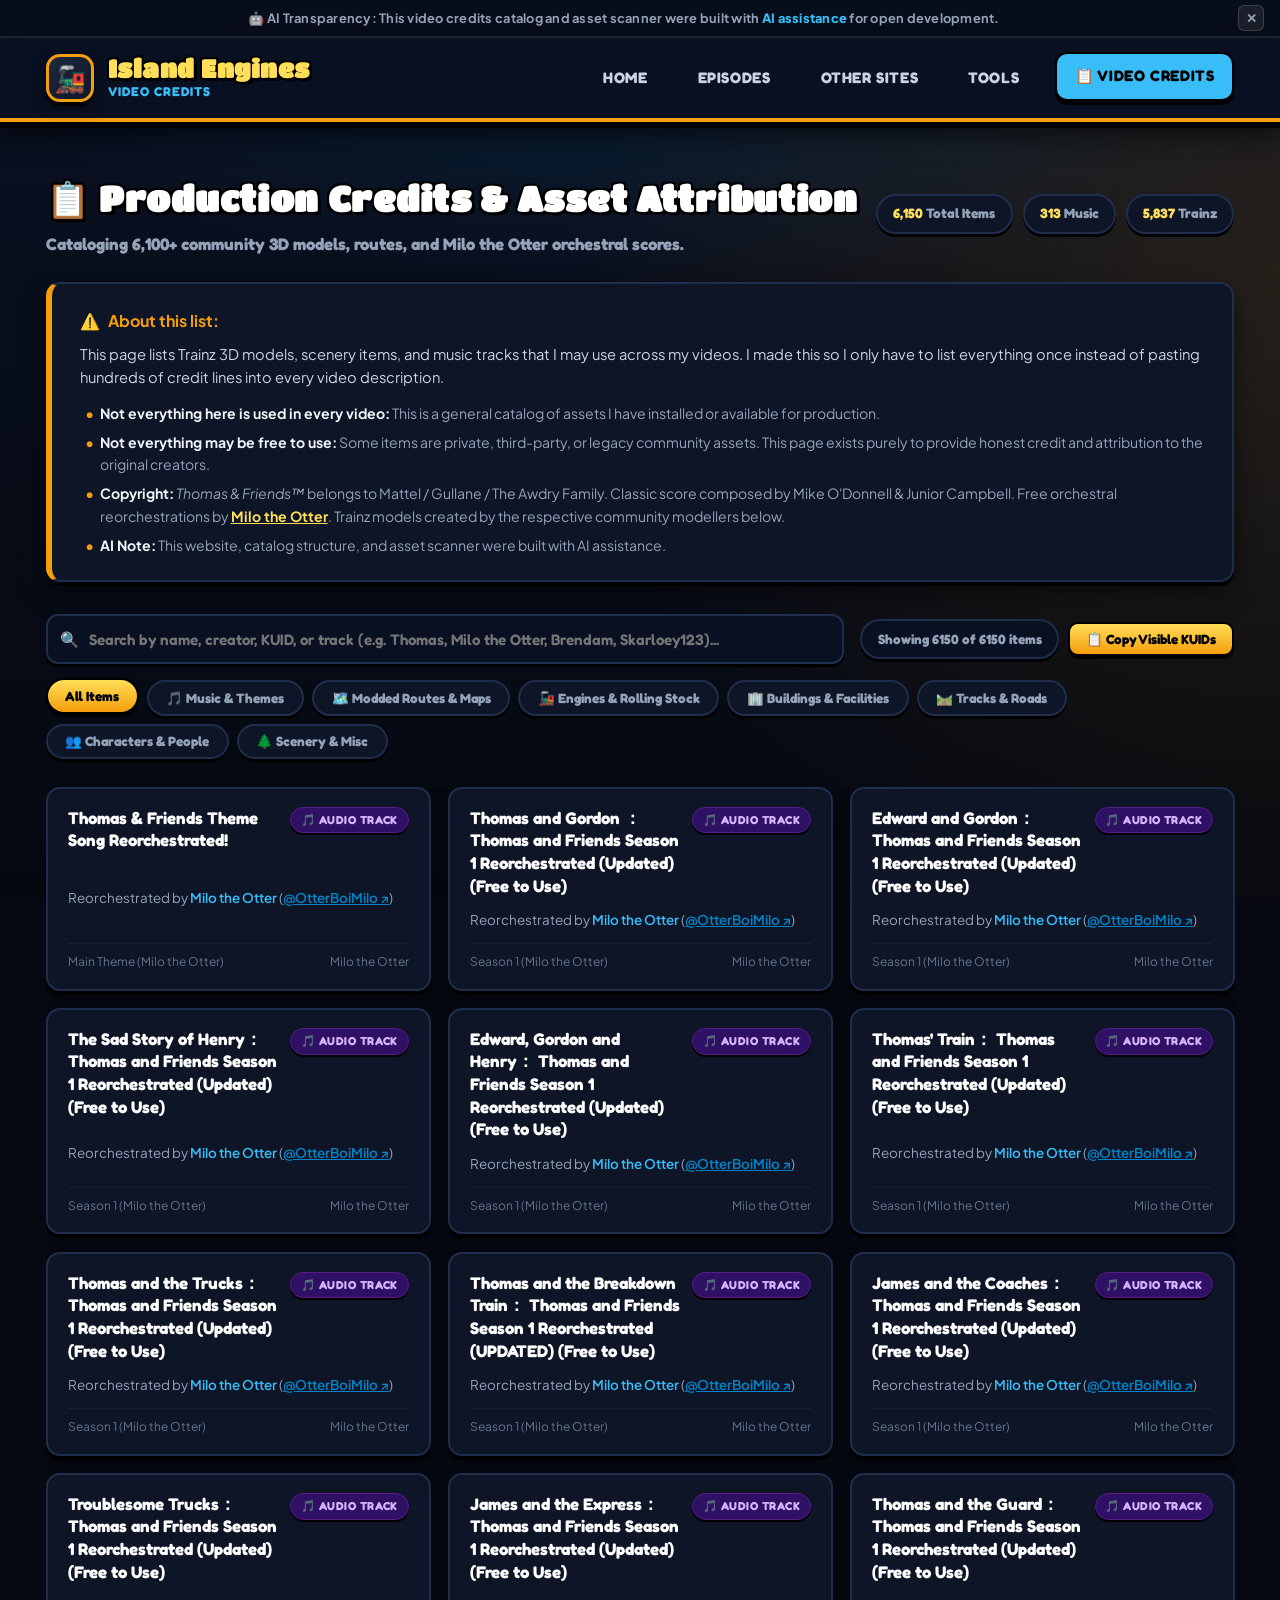
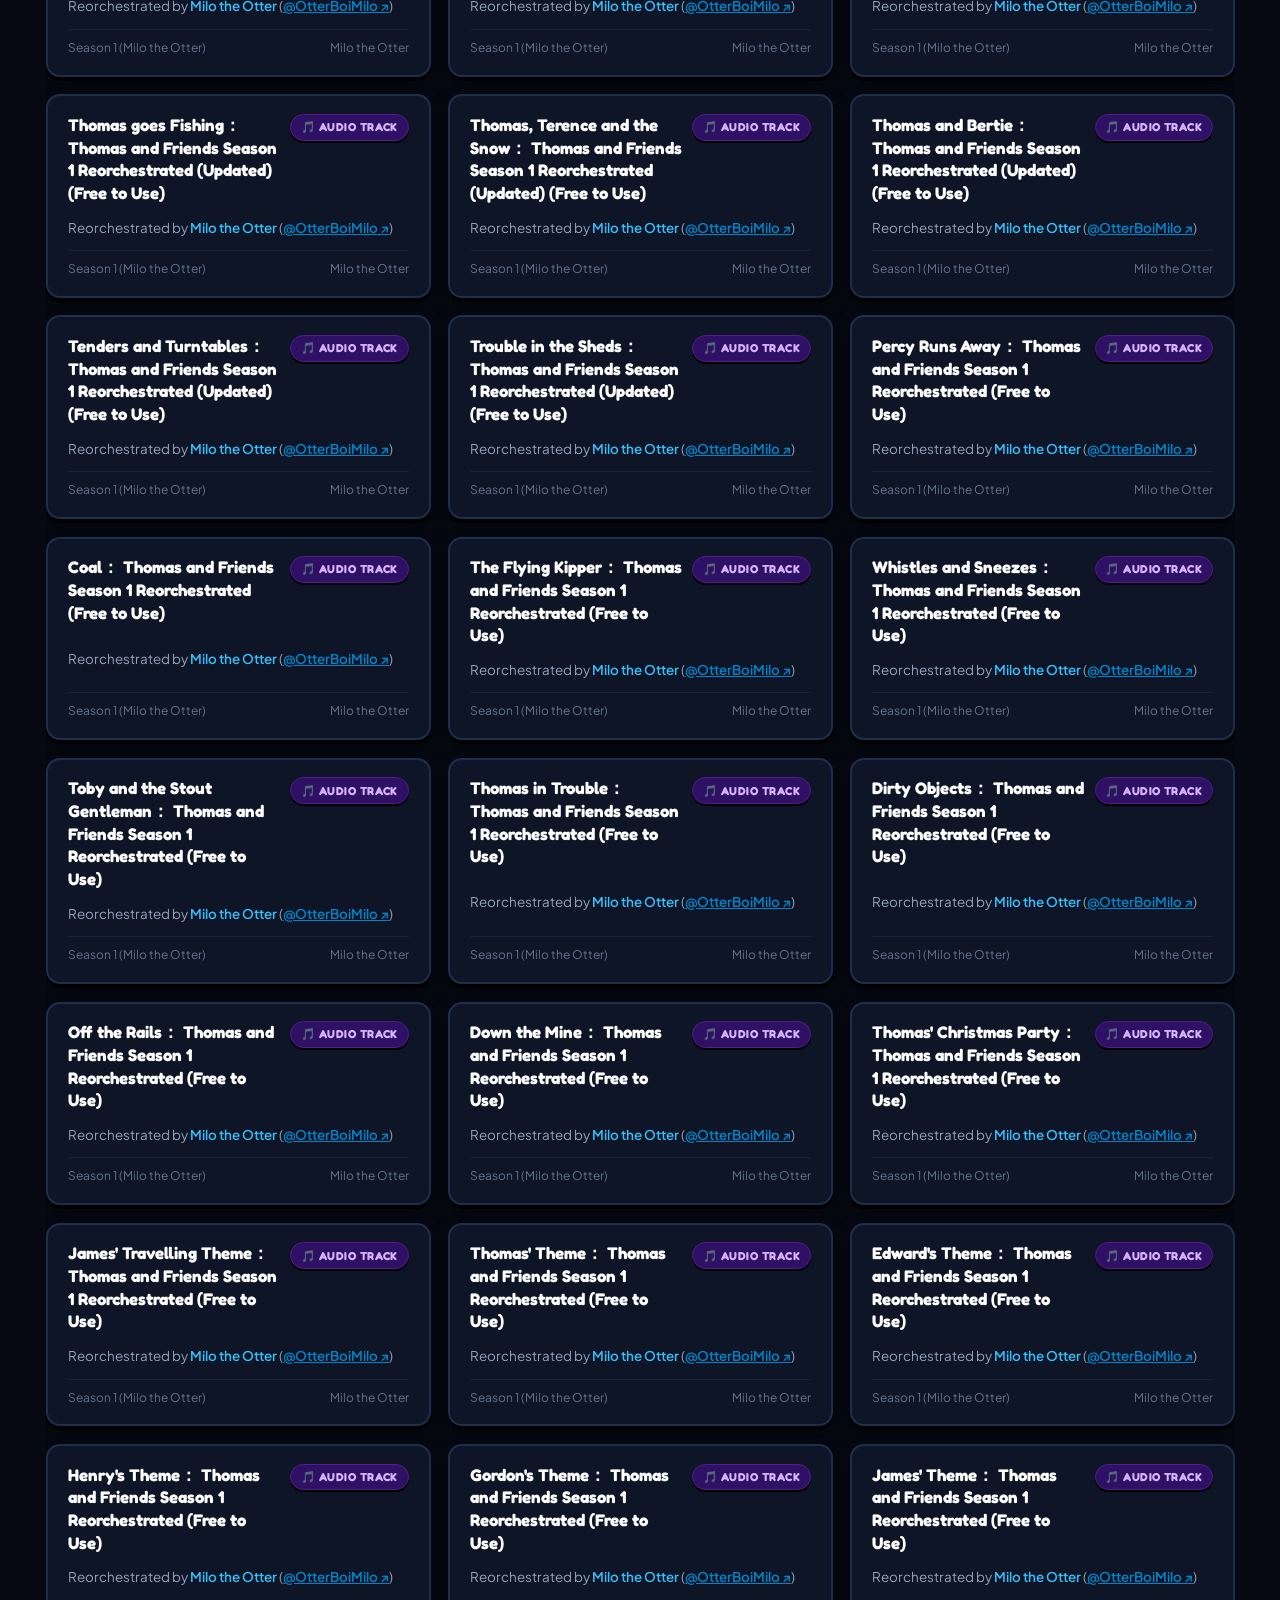
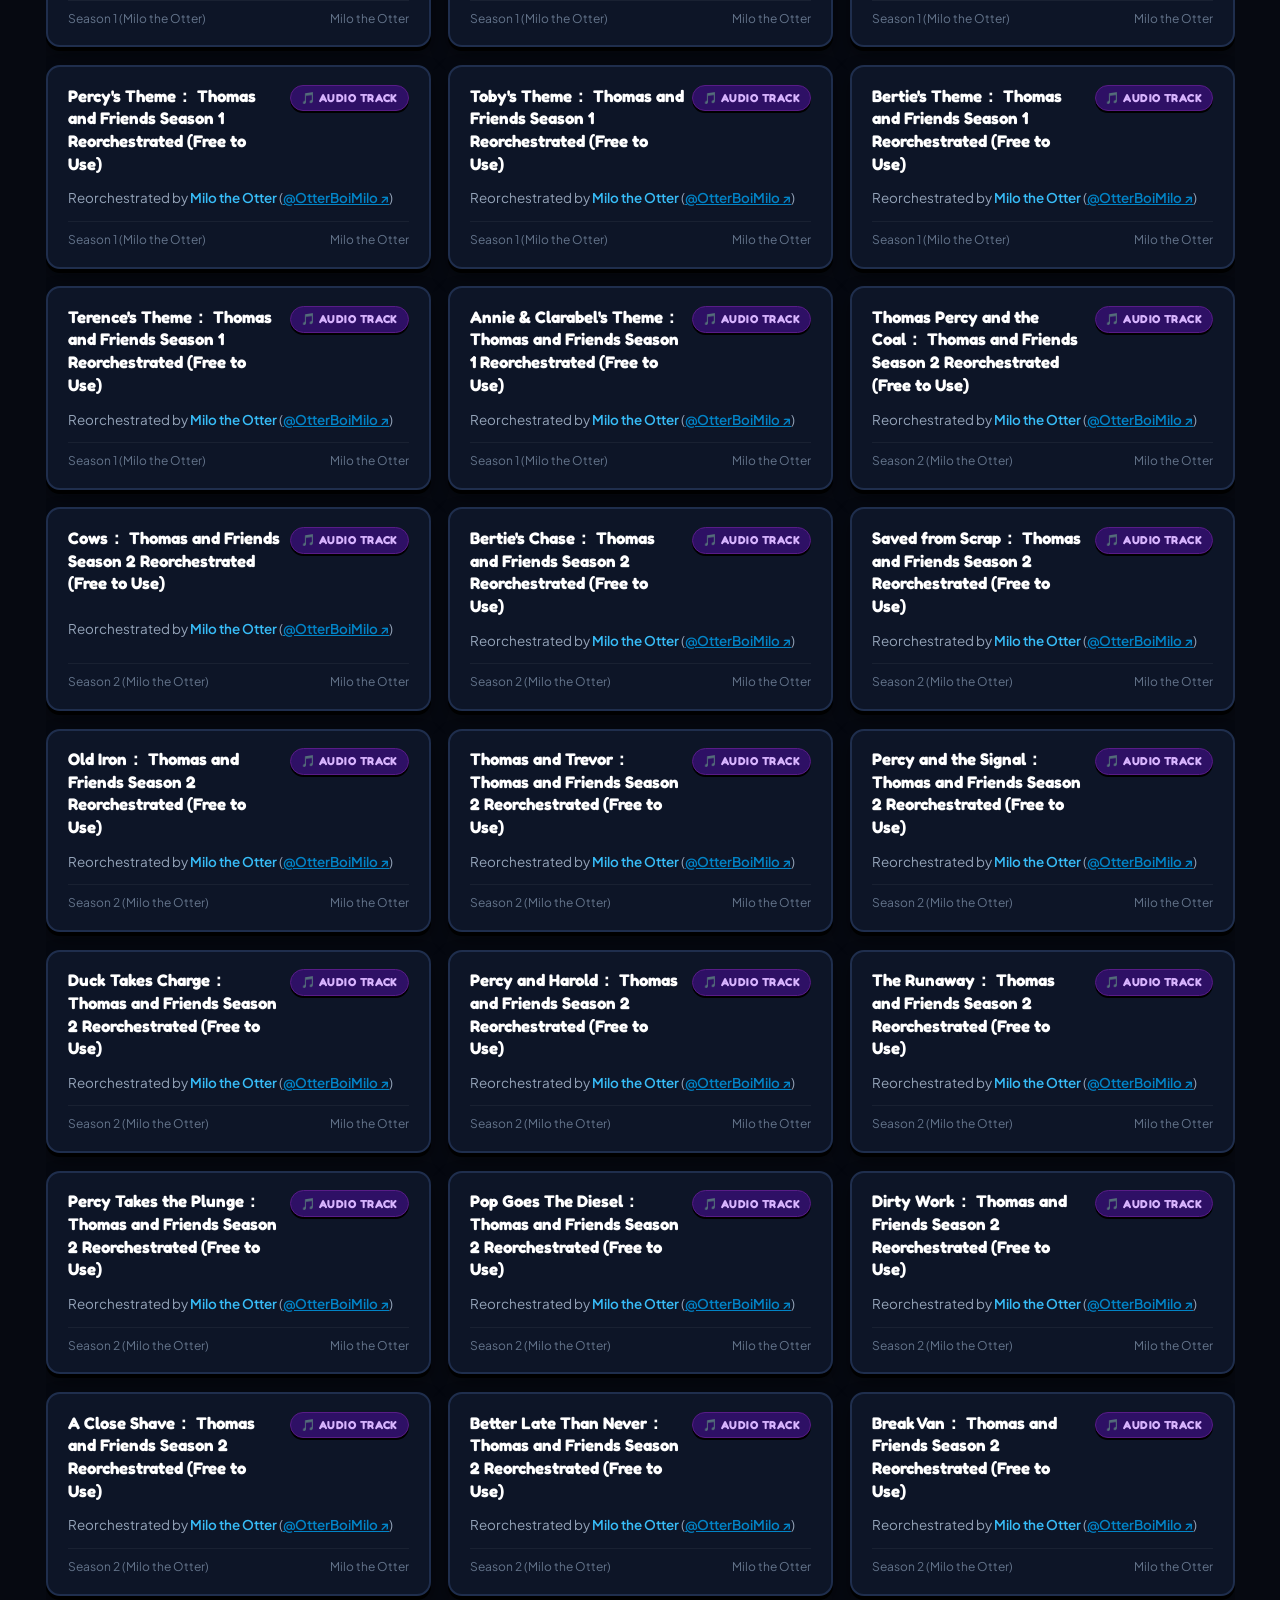
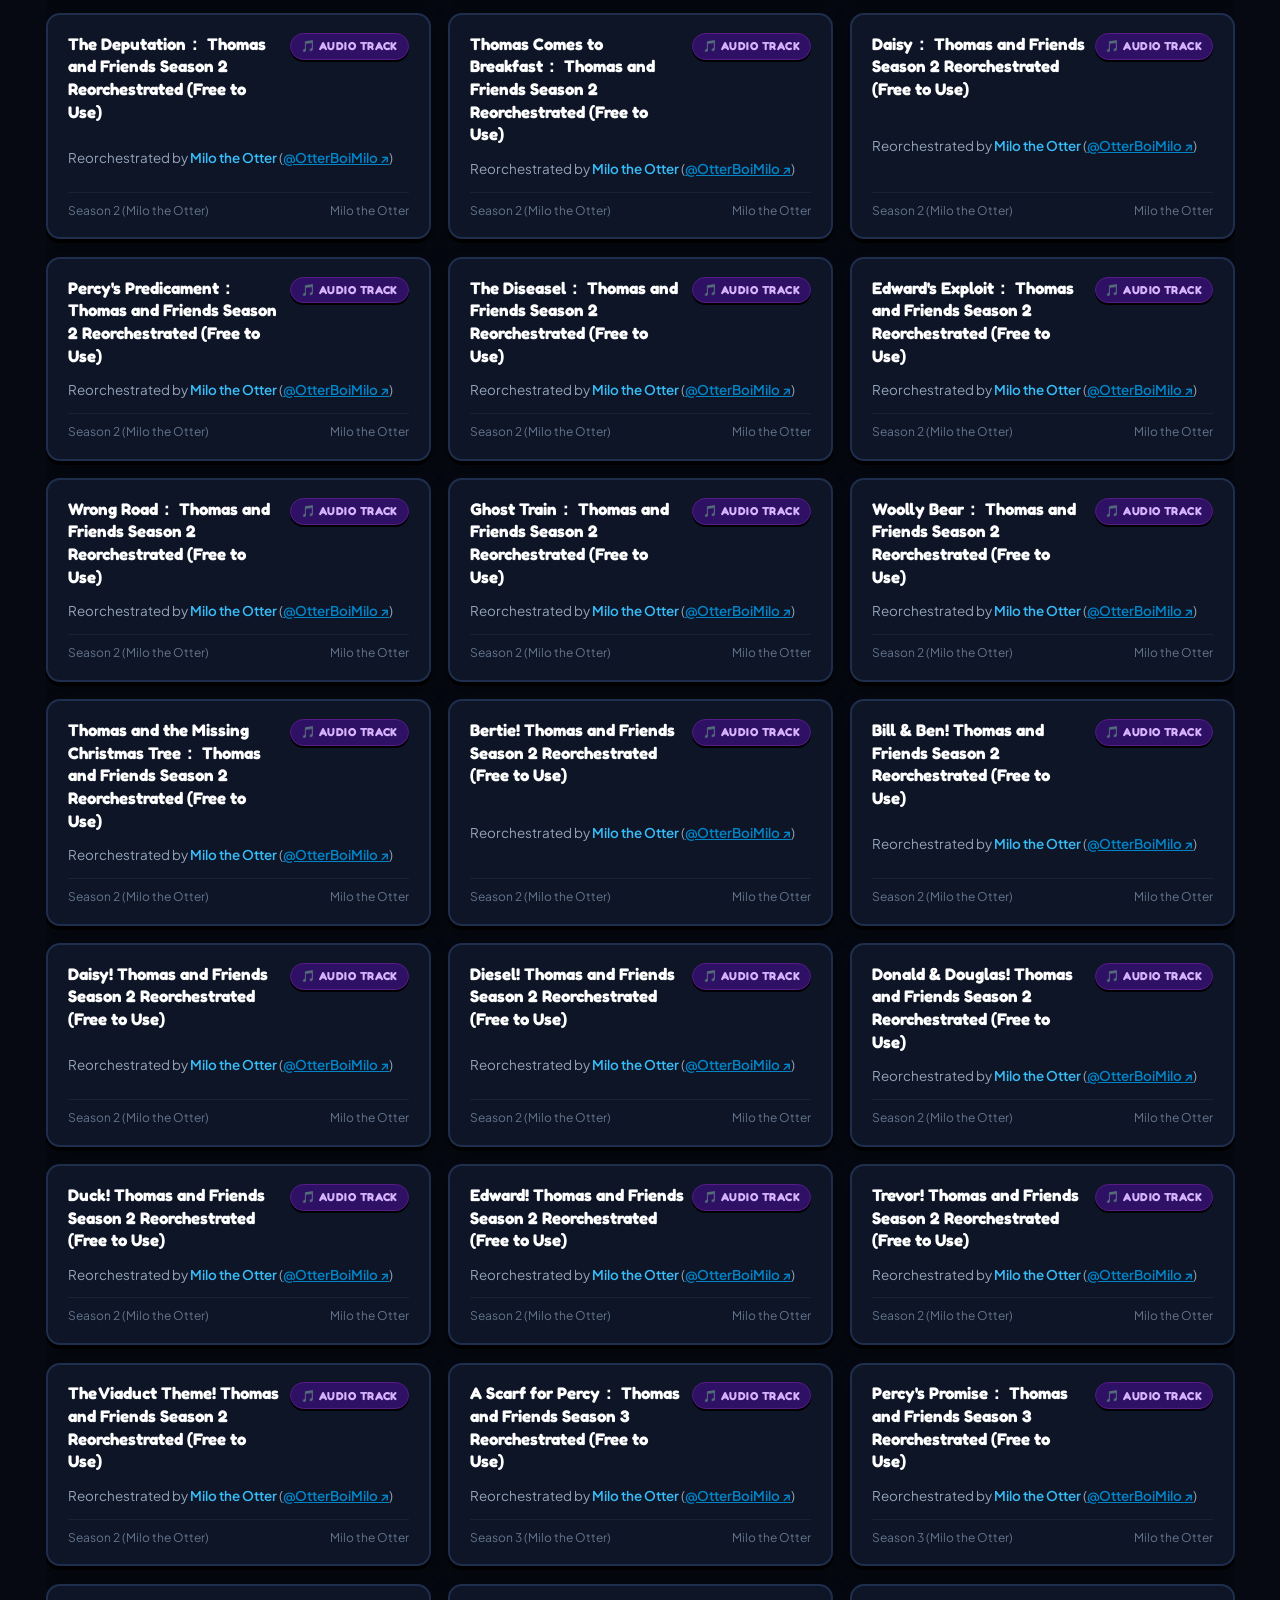
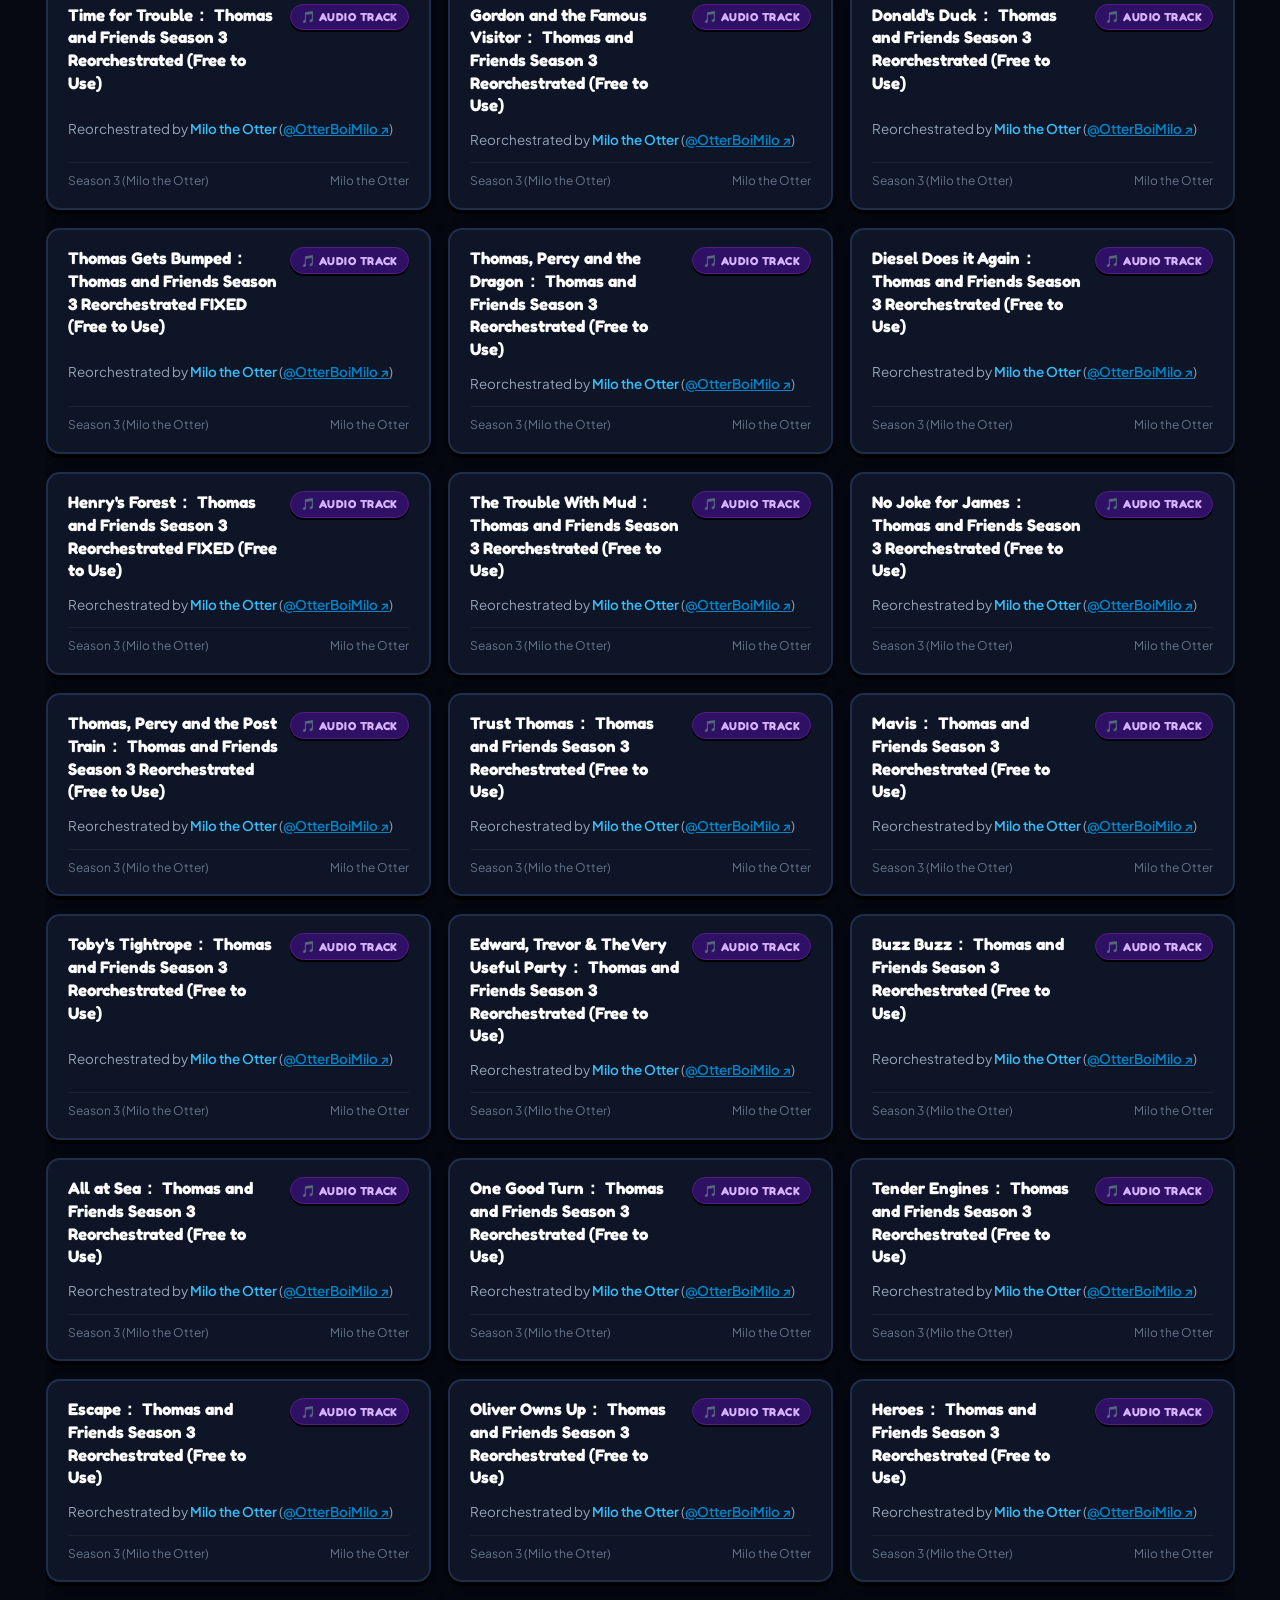
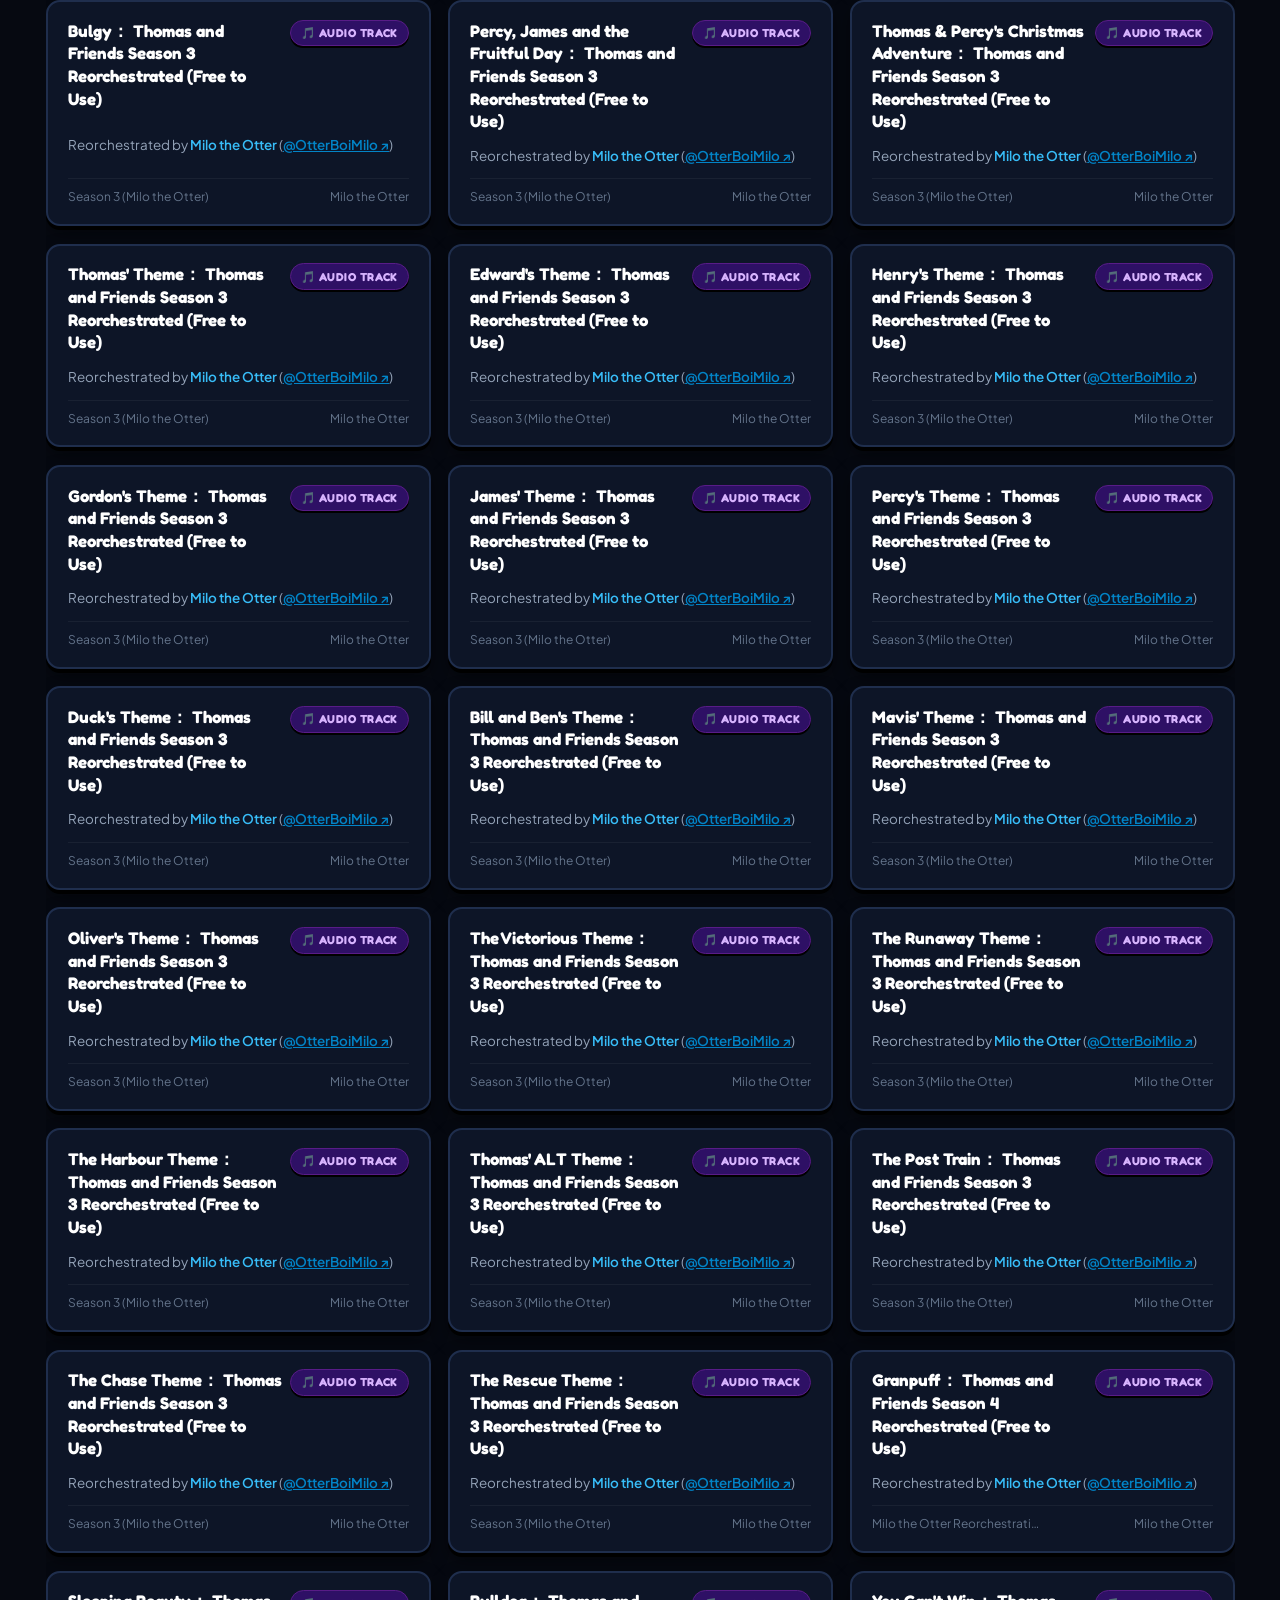
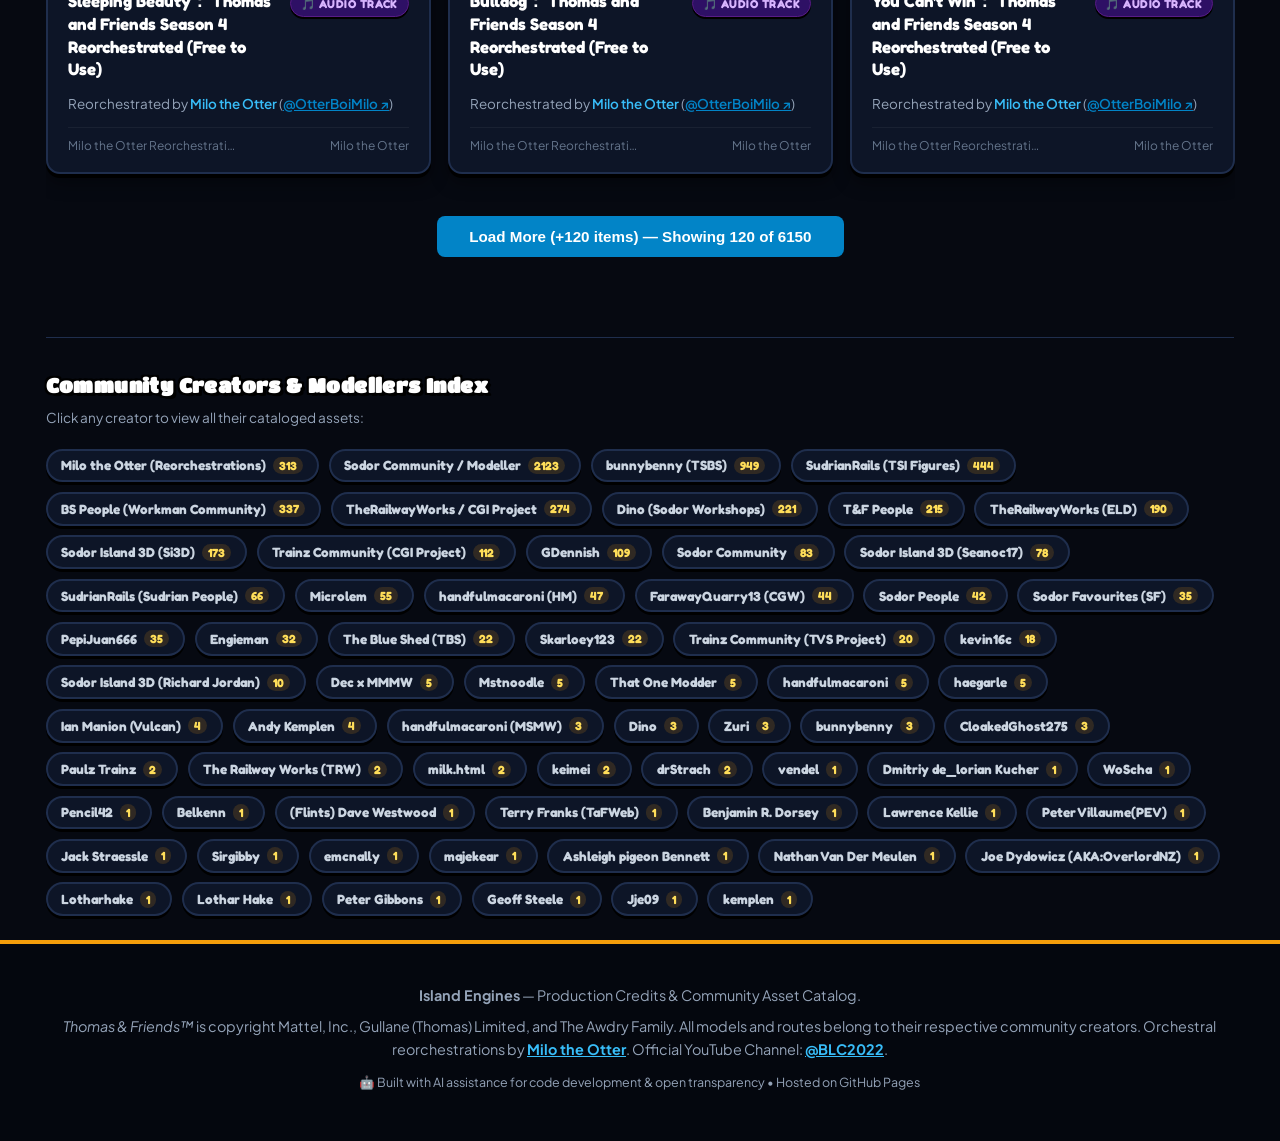
==== commit bd849b1d: "v1.1: Full site polish — hero viewport fill, dismissible AI banner, playlist/channel links, 11min ru" ====
--- a/credits/index.html
+++ b/credits/index.html
@@ -9,12 +9,20 @@
   <link rel="stylesheet" href="style.css" />
   <link rel="preconnect" href="https://fonts.googleapis.com">
   <link rel="preconnect" href="https://fonts.gstatic.com" crossorigin>
+  <script>
+    if (localStorage.getItem('island_engines_ai_notice_dismissed') === '1') {
+      document.documentElement.classList.add('hide-ai-notice');
+    }
+  </script>
 </head>
 <body>
 
-  <!-- AI Transparency Notice -->
-  <div class="ai-notice-bar">
-    🤖 <strong>AI Transparency:</strong> This video credits catalog and asset scanner were built with <span>AI assistance</span> for open development.
+  <!-- AI Transparency Notice (Dismissible) -->
+  <div class="ai-notice-bar" id="ai-notice-bar">
+    <div class="ai-notice-text">
+      🤖 <strong>AI Transparency:</strong> This video credits catalog and asset scanner were built with <span>AI assistance</span> for open development.
+    </div>
+    <button type="button" class="ai-notice-dismiss" id="ai-notice-dismiss" aria-label="Dismiss AI notice" title="Dismiss notice">✕</button>
   </div>
 
   <!-- Studio Header & Navigation (Unified Across All Pages) -->
@@ -64,7 +72,7 @@
       <ul class="notice-list">
         <li><strong>Not everything here is used in every video:</strong> This is a general catalog of assets I have installed or available for production.</li>
         <li><strong>Not everything may be free to use:</strong> Some items are private, third-party, or legacy community assets. This page exists purely to provide honest credit and attribution to the original creators.</li>
-        <li><strong>Copyright:</strong> <em>Thomas & Friends™</em> belongs to Mattel / Gullane / The Awdry Family. Classic score composed by Mike O'Donnell & Junior Campbell. Free orchestral reorchestrations by <strong>Milo the Otter</strong>. Trainz models created by the respective community modellers below.</li>
+        <li><strong>Copyright:</strong> <em>Thomas & Friends™</em> belongs to Mattel / Gullane / The Awdry Family. Classic score composed by Mike O'Donnell & Junior Campbell. Free orchestral reorchestrations by <a href="https://www.youtube.com/@OtterBoiMilo" target="_blank" rel="noopener noreferrer" style="color: var(--color-gold-bright); text-decoration: underline; font-weight: 700;">Milo the Otter</a>. Trainz models created by the respective community modellers below.</li>
         <li><strong>AI Note:</strong> This website, catalog structure, and asset scanner were built with AI assistance.</li>
       </ul>
     </section>
@@ -132,10 +140,18 @@
 
   </main>
 
-  <footer class="footer">
-    <div class="container footer-container">
-      <p>Thomas Productions — Credits Directory • Hosted on GitHub Pages</p>
-      <p class="footer-small">Built with AI assistance • Not affiliated with or endorsed by Mattel, Inc. or Gullane (Thomas) Limited.</p>
+  <footer class="studio-footer">
+    <div class="container">
+      <p><strong>Island Engines</strong> — Production Credits & Community Asset Catalog.</p>
+      <p>
+        <em>Thomas & Friends™</em> is copyright Mattel, Inc., Gullane (Thomas) Limited, and The Awdry Family. 
+        All models and routes belong to their respective community creators. 
+        Orchestral reorchestrations by <a href="https://www.youtube.com/@OtterBoiMilo" target="_blank" rel="noopener noreferrer">Milo the Otter</a>.
+        Official YouTube Channel: <a href="https://www.youtube.com/@BLC2022" target="_blank" rel="noopener noreferrer">@BLC2022</a>.
+      </p>
+      <p style="margin-top: 12px; font-size: 0.78rem; color: var(--text-muted);">
+        🤖 Built with AI assistance for code development & open transparency • Hosted on GitHub Pages
+      </p>
     </div>
   </footer>
 
--- a/style.css
+++ b/style.css
@@ -63,22 +63,61 @@
 }
 
 /* ==========================================================================
-   AI Transparency Bar
-   ========================================================================== */
+   AI Transparency Bar (Dismissible with LocalStorage Persistence)
+   ========================================================================== */
+html.hide-ai-notice .ai-notice-bar {
+  display: none !important;
+}
+
 .ai-notice-bar {
   background: #080d1a;
   border-bottom: 2px solid rgba(255, 255, 255, 0.1);
-  padding: 8px 16px;
+  padding: 8px 48px 8px 16px;
   font-size: 0.8rem;
   font-weight: 700;
   color: var(--text-muted);
   text-align: center;
   letter-spacing: 0.02em;
+  display: flex;
+  align-items: center;
+  justify-content: center;
+  position: relative;
+  transition: opacity 0.25s ease, max-height 0.25s ease, padding 0.25s ease;
+}
+
+.ai-notice-bar.is-dismissed {
+  display: none !important;
 }
 
 .ai-notice-bar span {
   color: var(--color-coastal-blue);
   font-weight: 800;
+}
+
+.ai-notice-dismiss {
+  position: absolute;
+  right: 16px;
+  background: rgba(255, 255, 255, 0.08);
+  border: 1px solid rgba(255, 255, 255, 0.15);
+  color: var(--text-muted);
+  cursor: pointer;
+  border-radius: 6px;
+  width: 26px;
+  height: 26px;
+  display: flex;
+  align-items: center;
+  justify-content: center;
+  font-size: 0.82rem;
+  font-weight: 800;
+  line-height: 1;
+  transition: all 0.2s ease;
+}
+
+.ai-notice-dismiss:hover {
+  background: rgba(239, 68, 68, 0.25);
+  border-color: #ef4444;
+  color: #fff;
+  transform: scale(1.08);
 }
 
 /* ==========================================================================
@@ -278,22 +317,25 @@
 }
 
 /* ==========================================================================
-   Authentic Community Centerpiece Hero
+   Authentic Community Centerpiece Hero (Full First-View Desktop Framing)
    ========================================================================== */
 .community-hero {
   position: relative;
+  min-height: calc(100vh - 120px);
+  min-height: calc(100dvh - 120px);
   background-image: 
-    linear-gradient(180deg, rgba(8, 14, 28, 0.5) 0%, rgba(6, 10, 20, 0.92) 100%),
+    radial-gradient(ellipse at center, rgba(13, 21, 39, 0.45) 0%, rgba(6, 9, 17, 0.92) 100%),
+    linear-gradient(180deg, rgba(8, 14, 28, 0.4) 0%, rgba(6, 10, 20, 0.96) 100%),
     url('assets/images/hero-spencer-mainline.jpg');
   background-size: cover;
-  background-position: center 30%;
+  background-position: center 32%;
   border: 4px solid var(--color-brass);
   border-radius: var(--radius-card);
-  padding: 64px 32px 50px 32px;
-  margin-top: 24px;
-  margin-bottom: 48px;
+  padding: 48px 24px 36px 24px;
+  margin-top: 16px;
+  margin-bottom: 56px;
   text-align: center;
-  box-shadow: 0 8px 0 #000, 0 20px 50px rgba(0, 0, 0, 0.6);
+  box-shadow: 0 10px 0 #000, 0 24px 60px rgba(0, 0, 0, 0.7);
   display: flex;
   flex-direction: column;
   align-items: center;
@@ -301,36 +343,36 @@
   animation: popInBounce 0.8s cubic-bezier(0.34, 1.56, 0.64, 1) both;
 }
 
-.community-roundel-wrap {
+.community-crest-badge {
   position: relative;
-  margin-bottom: 20px;
-}
-
-.community-roundel {
-  width: 160px;
-  height: 160px;
+  margin-bottom: 18px;
+  animation: titleDropIn 0.6s ease both;
+}
+
+.crest-inner-ring {
+  width: 100px;
+  height: 100px;
   border-radius: 50%;
-  background: linear-gradient(135deg, #1e293b 0%, #080c14 100%);
-  border: 6px solid var(--color-gold-bright);
+  background: linear-gradient(145deg, #1e293b 0%, #080c14 100%);
+  border: 5px solid var(--color-gold-bright);
+  box-shadow: 0 0 0 4px #000, 0 0 30px rgba(255, 222, 89, 0.5), 0 8px 20px rgba(0, 0, 0, 0.8);
   display: flex;
   align-items: center;
   justify-content: center;
-  overflow: hidden;
   position: relative;
   animation: roundelGlowPulse 4s infinite ease-in-out;
 }
 
-.community-roundel-img {
-  width: 100%;
-  height: 100%;
-  object-fit: cover;
-  transform: scale(1.15);
+.crest-loco-symbol {
+  font-size: 2.8rem;
+  line-height: 1;
+  filter: drop-shadow(0 4px 6px rgba(0, 0, 0, 0.8));
 }
 
 .community-welcome-tag {
   font-family: var(--font-display);
   font-size: 1.35rem;
-  letter-spacing: 0.16em;
+  letter-spacing: 0.18em;
   text-transform: uppercase;
   color: var(--color-gold-bright);
   text-shadow: -2px -2px 0 #000, 2px -2px 0 #000, -2px 2px 0 #000, 2px 2px 0 #000, 3px 3px 0 #000;
@@ -340,12 +382,12 @@
 
 .community-hero-title {
   font-family: var(--font-display);
-  font-size: clamp(2.6rem, 5.5vw, 4.5rem);
+  font-size: clamp(2.8rem, 6vw, 4.8rem);
   letter-spacing: 0.02em;
   color: var(--color-gold-bright);
   text-transform: uppercase;
   text-shadow: -3px -3px 0 #000, 3px -3px 0 #000, -3px 3px 0 #000, 3px 3px 0 #000, 6px 6px 0 #000;
-  margin-bottom: 10px;
+  margin-bottom: 12px;
   line-height: 1.05;
   animation: titleDropIn 0.8s ease both 0.25s;
 }
@@ -361,8 +403,8 @@
   font-weight: 800;
   color: #fff;
   text-shadow: 2px 2px 0 #000, 0 4px 12px rgba(0, 0, 0, 0.8);
-  max-width: 680px;
-  margin-bottom: 28px;
+  max-width: 720px;
+  margin-bottom: 32px;
   animation: titleDropIn 0.9s ease both 0.35s;
 }
 
@@ -372,6 +414,37 @@
   flex-wrap: wrap;
   justify-content: center;
   animation: slideInUp 0.8s ease both 0.45s;
+}
+
+.hero-scroll-btn {
+  display: inline-flex;
+  flex-direction: column;
+  align-items: center;
+  gap: 6px;
+  color: var(--text-muted);
+  text-decoration: none;
+  font-size: 0.76rem;
+  font-weight: 800;
+  letter-spacing: 0.14em;
+  margin-top: 40px;
+  transition: all 0.2s ease;
+  opacity: 0.8;
+}
+
+.hero-scroll-btn:hover {
+  color: var(--color-gold-bright);
+  opacity: 1;
+  transform: translateY(3px);
+}
+
+.hero-scroll-btn svg {
+  animation: scrollBounce 2s infinite ease-in-out;
+}
+
+@keyframes scrollBounce {
+  0%, 20%, 50%, 80%, 100% { transform: translateY(0); }
+  40% { transform: translateY(6px); }
+  60% { transform: translateY(3px); }
 }
 
 /* 3D Chunky Pop Buttons */
@@ -872,8 +945,8 @@
 }
 
 .dir-icon-avatar {
-  width: 50px;
-  height: 50px;
+  width: 52px;
+  height: 52px;
   background: #15223c;
   border: 2px solid #273859;
   border-radius: 12px;
@@ -883,6 +956,20 @@
   justify-content: center;
   font-size: 1.6rem;
   flex-shrink: 0;
+  overflow: hidden;
+}
+
+.dir-icon-avatar.has-logo {
+  background: #080d19;
+  border-color: var(--color-brass);
+  padding: 4px;
+}
+
+.dir-site-logo-img {
+  width: 100%;
+  height: 100%;
+  object-fit: contain;
+  display: block;
 }
 
 .dir-title {
--- a/credits/style.css
+++ b/credits/style.css
@@ -1,32 +1,36 @@
 /* ==============================================================================
-   Thomas Productions — Video Credits & Assets List
-   Clean, based, grounded dark railway theme. No AI hype, no neon SaaS fluff.
+   Island Engines — Video Credits & Assets List
+   Harmonized with the official Bold Sodor Aesthetic!
+   Heavy borders, dark navy canvas, Titan / Fredoka typography, and gold brass accents.
    ============================================================================== */
 
 :root {
-  --font-main: 'Inter', -apple-system, BlinkMacSystemFont, 'Segoe UI', Roboto, sans-serif;
+  --font-main: 'Plus Jakarta Sans', -apple-system, BlinkMacSystemFont, 'Segoe UI', Roboto, sans-serif;
+  --font-heading: 'Fredoka', 'Plus Jakarta Sans', sans-serif;
+  --font-display: 'Titan One', 'Alfa Slab One', cursive;
   --font-mono: 'JetBrains Mono', monospace;
 
-  --bg-page: #0f141c;
-  --bg-header: #141b26;
-  --bg-card: #182230;
-  --bg-card-hover: #1e2b3d;
-  --bg-subtle: #1e2838;
-
-  --border: #28374d;
-  --border-light: #3d5170;
-
-  --text-main: #f1f5f9;
+  --bg-page: #060911;
+  --bg-header: #091022;
+  --bg-card: #0d1527;
+  --bg-card-hover: #15223c;
+  --bg-subtle: #101a2f;
+
+  --border: #1f2e4d;
+  --border-light: #2b3e66;
+
+  --text-main: #f8fafc;
   --text-muted: #94a3b8;
   --text-dim: #64748b;
 
   --blue-primary: #0284c7;
   --blue-hover: #0369a1;
-  --gold-accent: #eab308;
-  --gold-dim: #ca8a04;
-
-  --radius-sm: 4px;
-  --radius-md: 8px;
+  --gold-accent: #f59e0b;
+  --gold-dim: #d97706;
+  --color-gold-bright: #ffde59;
+
+  --radius-sm: 8px;
+  --radius-md: 14px;
 }
 
 *, *::before, *::after {
@@ -38,98 +42,68 @@
 body {
   font-family: var(--font-main);
   background-color: var(--bg-page);
+  background-image: 
+    radial-gradient(ellipse 90% 60% at 50% -10%, rgba(2, 132, 199, 0.22), transparent 70%),
+    radial-gradient(circle at 100% 30%, rgba(245, 158, 11, 0.12), transparent 50%),
+    linear-gradient(180deg, #0a1122 0%, #05080f 100%);
+  background-attachment: fixed;
   color: var(--text-main);
-  line-height: 1.5;
+  line-height: 1.6;
   min-height: 100vh;
 }
 
 .container {
-  max-width: 1720px;
-  width: 95%;
+  max-width: 1760px;
+  width: 96%;
   margin: 0 auto;
   padding: 0 1.25rem;
 }
 
-/* ==============================================================================
-   Header
-   ============================================================================== */
-.header {
-  background: var(--bg-header);
-  border-bottom: 2px solid var(--border);
-  padding: 1.25rem 0;
-}
-
-.header-container {
-  display: flex;
-  justify-content: space-between;
-  align-items: center;
-  flex-wrap: wrap;
-  gap: 1rem;
-}
-
-.brand {
-  display: flex;
-  align-items: center;
-  gap: 0.85rem;
-}
-
-.logo {
-  font-size: 2rem;
-  line-height: 1;
-}
-
-.brand-title {
-  font-size: 1.25rem;
+/* Section Title with Sodor Display Font */
+.section-title {
+  font-family: var(--font-display) !important;
+  color: var(--color-gold-bright);
+  text-shadow: -2px -2px 0 #000, 2px -2px 0 #000, -2px 2px 0 #000, 2px 2px 0 #000, 3px 3px 0 #000;
+  letter-spacing: 0.02em;
+}
+
+.section-subtitle {
+  font-family: var(--font-heading);
+  font-size: 1.05rem;
+  color: var(--text-muted);
+}
+
+.stat-pill {
+  background: var(--bg-card);
+  border: 2px solid var(--border);
+  padding: 0.45rem 0.95rem;
+  border-radius: 9999px;
+  font-size: 0.85rem;
+  font-family: var(--font-heading);
   font-weight: 700;
-  color: #ffffff;
-  letter-spacing: -0.01em;
-}
-
-.brand-subtitle {
-  font-size: 0.85rem;
-  color: var(--text-muted);
-}
-
-.header-stats {
-  display: flex;
-  gap: 0.5rem;
-  flex-wrap: wrap;
-}
-
-.stat-pill {
-  background: var(--bg-subtle);
-  border: 1px solid var(--border);
-  padding: 0.35rem 0.75rem;
-  border-radius: var(--radius-sm);
-  font-size: 0.82rem;
-  color: var(--text-muted);
+  color: var(--text-muted);
+  box-shadow: 0 3px 0 #000;
 }
 
 .stat-pill strong {
-  color: var(--gold-accent);
-  font-weight: 700;
-}
-
-.stat-pill.ai-pill {
-  background: rgba(168, 85, 247, 0.12);
-  border-color: rgba(168, 85, 247, 0.35);
-  color: #d8b4fe;
-  font-weight: 600;
+  color: var(--color-gold-bright);
+  font-weight: 800;
 }
 
 /* ==============================================================================
    Notice Box
    ============================================================================== */
 .main-content {
-  padding: 2rem 1.25rem;
+  padding: 1.5rem 1.25rem;
 }
 
 .notice-box {
   background: var(--bg-card);
-  border: 1px solid var(--border);
-  border-left: 4px solid var(--gold-accent);
+  border: 2px solid var(--border);
+  border-left: 6px solid var(--gold-accent);
   border-radius: var(--radius-md);
-  padding: 1.25rem 1.5rem;
+  box-shadow: 0 4px 0 #000, 0 10px 24px rgba(0, 0, 0, 0.5);
+  padding: 1.5rem 1.75rem;
   margin-bottom: 2rem;
 }
 
@@ -210,156 +184,186 @@
 
 #search-input {
   width: 100%;
-  padding: 0.75rem 2.5rem 0.75rem 2.5rem;
-  background: var(--bg-card);
-  border: 1px solid var(--border);
-  border-radius: var(--radius-sm);
-  color: #ffffff;
-  font-size: 0.92rem;
-  font-family: inherit;
+  padding: 0.85rem 2.5rem 0.85rem 2.6rem;
+  background: #091022;
+  border: 2px solid var(--border);
+  border-radius: 12px;
+  color: #ffffff;
+  font-size: 0.95rem;
+  font-family: var(--font-heading);
+  font-weight: 600;
+  box-shadow: 0 3px 0 #000;
+  transition: all 0.2s ease;
 }
 
 #search-input:focus {
   outline: none;
-  border-color: var(--blue-primary);
-  background: #1d2a3c;
+  border-color: var(--gold-accent);
+  background: #0d1527;
+  box-shadow: 0 4px 0 #000, 0 0 15px rgba(245, 158, 11, 0.3);
 }
 
 .clear-btn {
   position: absolute;
-  right: 0.75rem;
+  right: 0.85rem;
   top: 50%;
   transform: translateY(-50%);
-  background: none;
+  background: rgba(255, 255, 255, 0.1);
   border: none;
-  color: var(--text-dim);
-  font-size: 0.95rem;
+  border-radius: 50%;
+  width: 24px;
+  height: 24px;
+  display: flex;
+  align-items: center;
+  justify-content: center;
+  color: #ffffff;
+  font-size: 0.85rem;
+  font-weight: bold;
   cursor: pointer;
   display: none;
 }
 
 .clear-btn:hover {
-  color: #ffffff;
+  background: rgba(239, 68, 68, 0.8);
 }
 
 .controls-right-actions {
   display: flex;
   align-items: center;
-  gap: 0.5rem;
+  gap: 0.6rem;
   flex-wrap: wrap;
 }
 
 .count-indicator {
-  font-size: 0.85rem;
-  color: var(--text-muted);
-  background: var(--bg-header);
-  border: 1px solid var(--border);
-  padding: 0.4rem 0.85rem;
-  border-radius: var(--radius-sm);
+  font-size: 0.84rem;
+  font-family: var(--font-heading);
+  font-weight: 700;
+  color: var(--text-muted);
+  background: #091022;
+  border: 2px solid var(--border);
+  padding: 0.45rem 0.95rem;
+  border-radius: 9999px;
+  box-shadow: 0 3px 0 #000;
   white-space: nowrap;
 }
 
 .btn-copy-kuids {
-  background: var(--bg-card);
-  border: 1px solid var(--border);
-  color: var(--gold-accent);
-  padding: 0.4rem 0.85rem;
-  border-radius: var(--radius-sm);
-  font-size: 0.82rem;
-  font-weight: 600;
-  cursor: pointer;
-  font-family: inherit;
+  background: linear-gradient(180deg, #ffde59 0%, #f59e0b 100%);
+  border: 2px solid #000;
+  color: #000;
+  padding: 0.45rem 1rem;
+  border-radius: 10px;
+  font-size: 0.84rem;
+  font-family: var(--font-heading);
+  font-weight: 800;
+  cursor: pointer;
+  box-shadow: 0 3px 0 #000;
   transition: all 0.15s ease;
   display: inline-flex;
   align-items: center;
-  gap: 0.35rem;
+  gap: 0.4rem;
   white-space: nowrap;
 }
 
 .btn-copy-kuids:hover {
-  background: var(--bg-card-hover);
+  background: #ffde59;
+  transform: translateY(-2px);
+  box-shadow: 0 5px 0 #000;
+}
+
+.btn-copy-kuids:active {
+  transform: translateY(1px);
+  box-shadow: 0 1px 0 #000;
+}
+
+.tab-filters {
+  display: flex;
+  flex-wrap: wrap;
+  gap: 0.5rem;
+}
+
+.tab-btn {
+  background: #0d1527;
+  border: 2px solid #1f2e4d;
+  color: var(--text-muted);
+  padding: 0.48rem 1.1rem;
+  border-radius: 9999px;
+  font-size: 0.84rem;
+  font-family: var(--font-heading);
+  font-weight: 700;
+  cursor: pointer;
+  box-shadow: 0 3px 0 #000;
+  transition: all 0.2s cubic-bezier(0.34, 1.56, 0.64, 1);
+}
+
+.tab-btn:hover {
   border-color: var(--gold-accent);
   color: #ffffff;
-}
-
-.tab-filters {
-  display: flex;
-  flex-wrap: wrap;
-  gap: 0.4rem;
-}
-
-.tab-btn {
-  background: var(--bg-card);
-  border: 1px solid var(--border);
-  color: var(--text-muted);
-  padding: 0.45rem 0.85rem;
-  border-radius: var(--radius-sm);
-  font-size: 0.82rem;
-  font-weight: 600;
-  cursor: pointer;
-  font-family: inherit;
-  transition: all 0.15s ease;
-}
-
-.tab-btn:hover {
-  background: var(--bg-card-hover);
-  color: #ffffff;
-  border-color: var(--border-light);
+  transform: translateY(-2px);
 }
 
 .tab-btn.active {
-  background: var(--blue-primary);
-  color: #ffffff;
-  border-color: var(--blue-primary);
+  background: linear-gradient(180deg, #ffde59 0%, #f59e0b 100%);
+  border-color: #000;
+  color: #000;
+  font-weight: 800;
+  box-shadow: 0 3px 0 #000;
+  transform: translateY(-2px);
 }
 
 .active-author-filter {
-  background: rgba(2, 132, 199, 0.12);
-  border: 1px solid var(--blue-primary);
-  padding: 0.5rem 0.85rem;
-  border-radius: var(--radius-sm);
-  font-size: 0.85rem;
+  background: rgba(2, 132, 199, 0.15);
+  border: 2px solid var(--blue-primary);
+  padding: 0.5rem 1rem;
+  border-radius: 12px;
+  font-size: 0.88rem;
+  font-family: var(--font-heading);
+  font-weight: 700;
   display: flex;
   justify-content: space-between;
   align-items: center;
+  box-shadow: 0 3px 0 #000;
 }
 
 .btn-link {
   background: none;
   border: none;
   color: var(--gold-accent);
-  font-weight: 600;
+  font-weight: 800;
   cursor: pointer;
   text-decoration: underline;
-  font-size: 0.85rem;
-}
-
-/* ==============================================================================
-   Catalog Grid
+  font-size: 0.88rem;
+  font-family: var(--font-heading);
+}
+
+/* ==============================================================================
+   Catalog Grid & Bold Item Cards
    ============================================================================== */
 .catalog-grid {
   display: grid;
-  grid-template-columns: repeat(auto-fill, minmax(340px, 1fr));
-  gap: 0.85rem;
+  grid-template-columns: repeat(auto-fill, minmax(350px, 1fr));
+  gap: 1.1rem;
   content-visibility: auto;
 }
 
 .item-card {
-  background: var(--bg-card);
-  border: 1px solid var(--border);
-  border-radius: var(--radius-sm);
-  padding: 0.95rem 1.15rem;
+  background: #0d1527;
+  border: 2px solid #1f2e4d;
+  border-radius: var(--radius-md);
+  box-shadow: 0 4px 0 #000, 0 8px 18px rgba(0, 0, 0, 0.4);
+  padding: 1.1rem 1.25rem;
   display: flex;
   flex-direction: column;
   justify-content: space-between;
-  gap: 0.65rem;
-  transition: border-color 0.15s ease;
+  gap: 0.75rem;
+  transition: transform 0.2s cubic-bezier(0.34, 1.56, 0.64, 1), border-color 0.2s ease, box-shadow 0.2s ease;
   contain-intrinsic-size: 0 130px;
 }
 
 .item-card:hover {
-  border-color: var(--border-light);
-  background: var(--bg-card-hover);
+  transform: translateY(-4px);
+  border-color: var(--gold-accent);
+  box-shadow: 0 6px 0 #000, 0 14px 28px rgba(0, 0, 0, 0.6);
 }
 
 .item-header {
@@ -370,20 +374,23 @@
 }
 
 .item-title {
-  font-size: 0.95rem;
-  font-weight: 600;
+  font-family: var(--font-heading);
+  font-size: 1.05rem;
+  font-weight: 700;
   color: #ffffff;
   line-height: 1.35;
   word-break: break-word;
 }
 
 .badge-tag {
-  font-size: 0.7rem;
-  font-weight: 600;
+  font-family: var(--font-heading);
+  font-size: 0.72rem;
+  font-weight: 800;
   text-transform: uppercase;
-  letter-spacing: 0.03em;
-  padding: 0.15rem 0.45rem;
-  border-radius: var(--radius-sm);
+  letter-spacing: 0.04em;
+  padding: 0.2rem 0.6rem;
+  border-radius: 9999px;
+  box-shadow: 0 2px 0 #000;
   white-space: nowrap;
 }
 
@@ -482,33 +489,40 @@
 .creators-cloud {
   display: flex;
   flex-wrap: wrap;
+  gap: 0.6rem;
+}
+
+.creator-tag {
+  background: #0d1527;
+  border: 2px solid #1f2e4d;
+  padding: 0.4rem 0.85rem;
+  border-radius: 9999px;
+  font-size: 0.84rem;
+  font-family: var(--font-heading);
+  font-weight: 700;
+  color: #cbd5e1;
+  cursor: pointer;
+  display: inline-flex;
+  align-items: center;
   gap: 0.45rem;
-}
-
-.creator-tag {
-  background: var(--bg-card);
-  border: 1px solid var(--border);
-  padding: 0.35rem 0.65rem;
-  border-radius: var(--radius-sm);
-  font-size: 0.82rem;
-  color: #cbd5e1;
-  cursor: pointer;
-  display: inline-flex;
-  align-items: center;
-  gap: 0.4rem;
+  box-shadow: 0 3px 0 #000;
   transition: all 0.15s ease;
 }
 
 .creator-tag:hover {
-  background: var(--bg-card-hover);
   border-color: var(--gold-accent);
   color: #ffffff;
+  transform: translateY(-2px);
+  box-shadow: 0 5px 0 #000;
 }
 
 .creator-count {
-  font-size: 0.72rem;
-  color: var(--blue-primary);
-  font-weight: 700;
+  font-size: 0.74rem;
+  color: var(--color-gold-bright);
+  font-weight: 800;
+  background: rgba(245, 158, 11, 0.15);
+  padding: 1px 6px;
+  border-radius: 9999px;
 }
 
 /* ==============================================================================
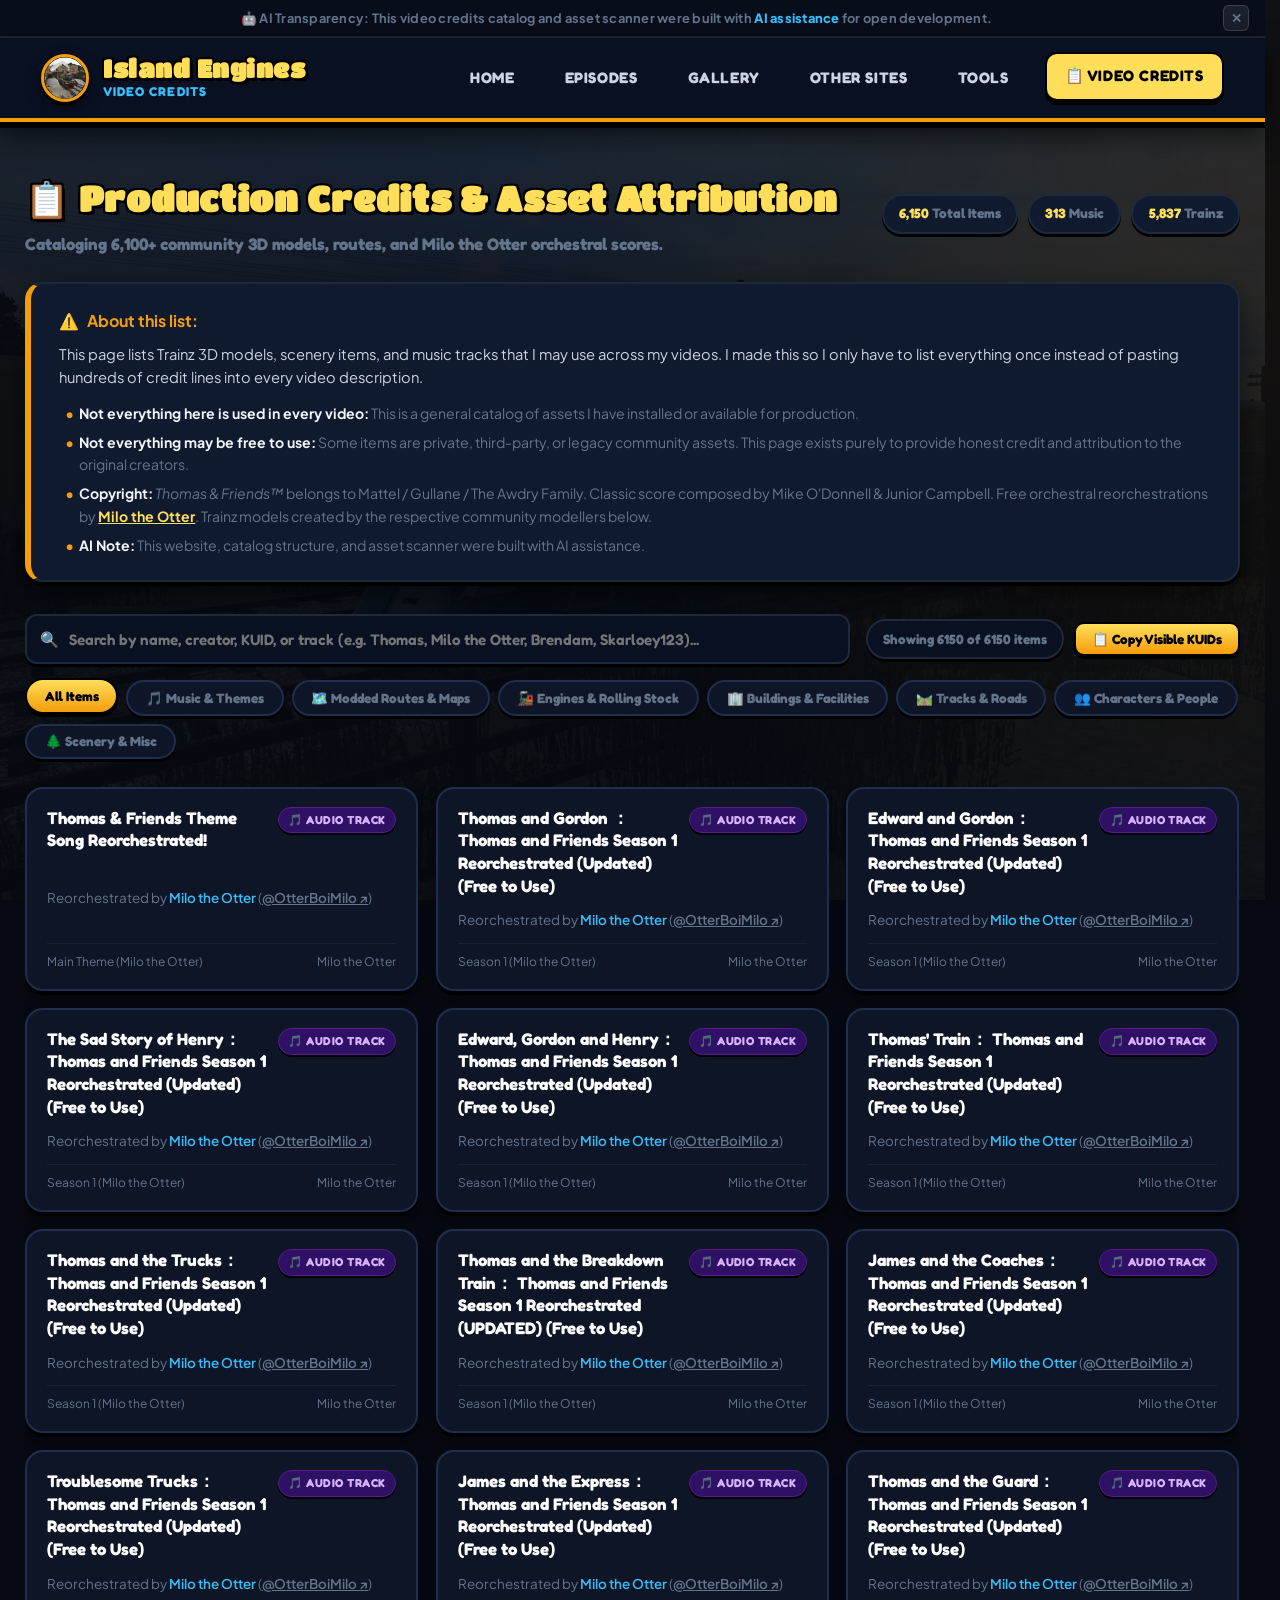
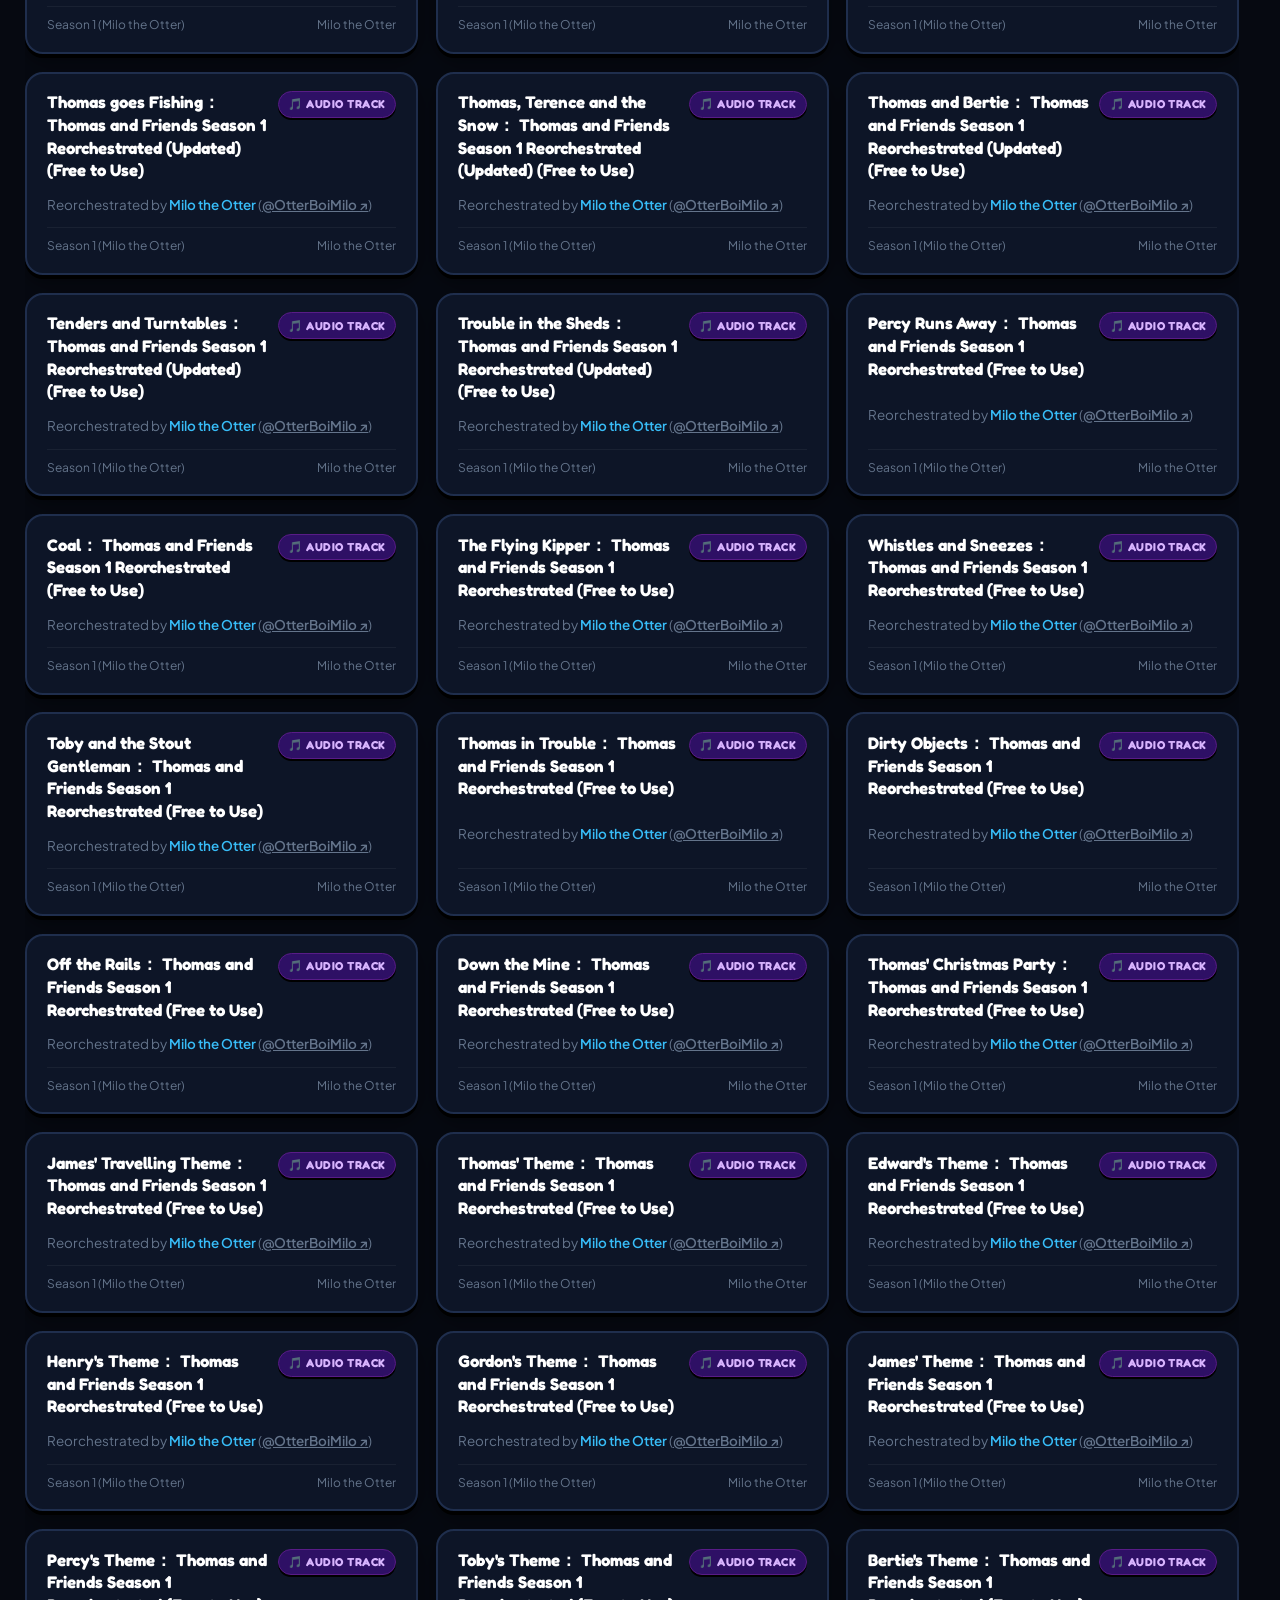
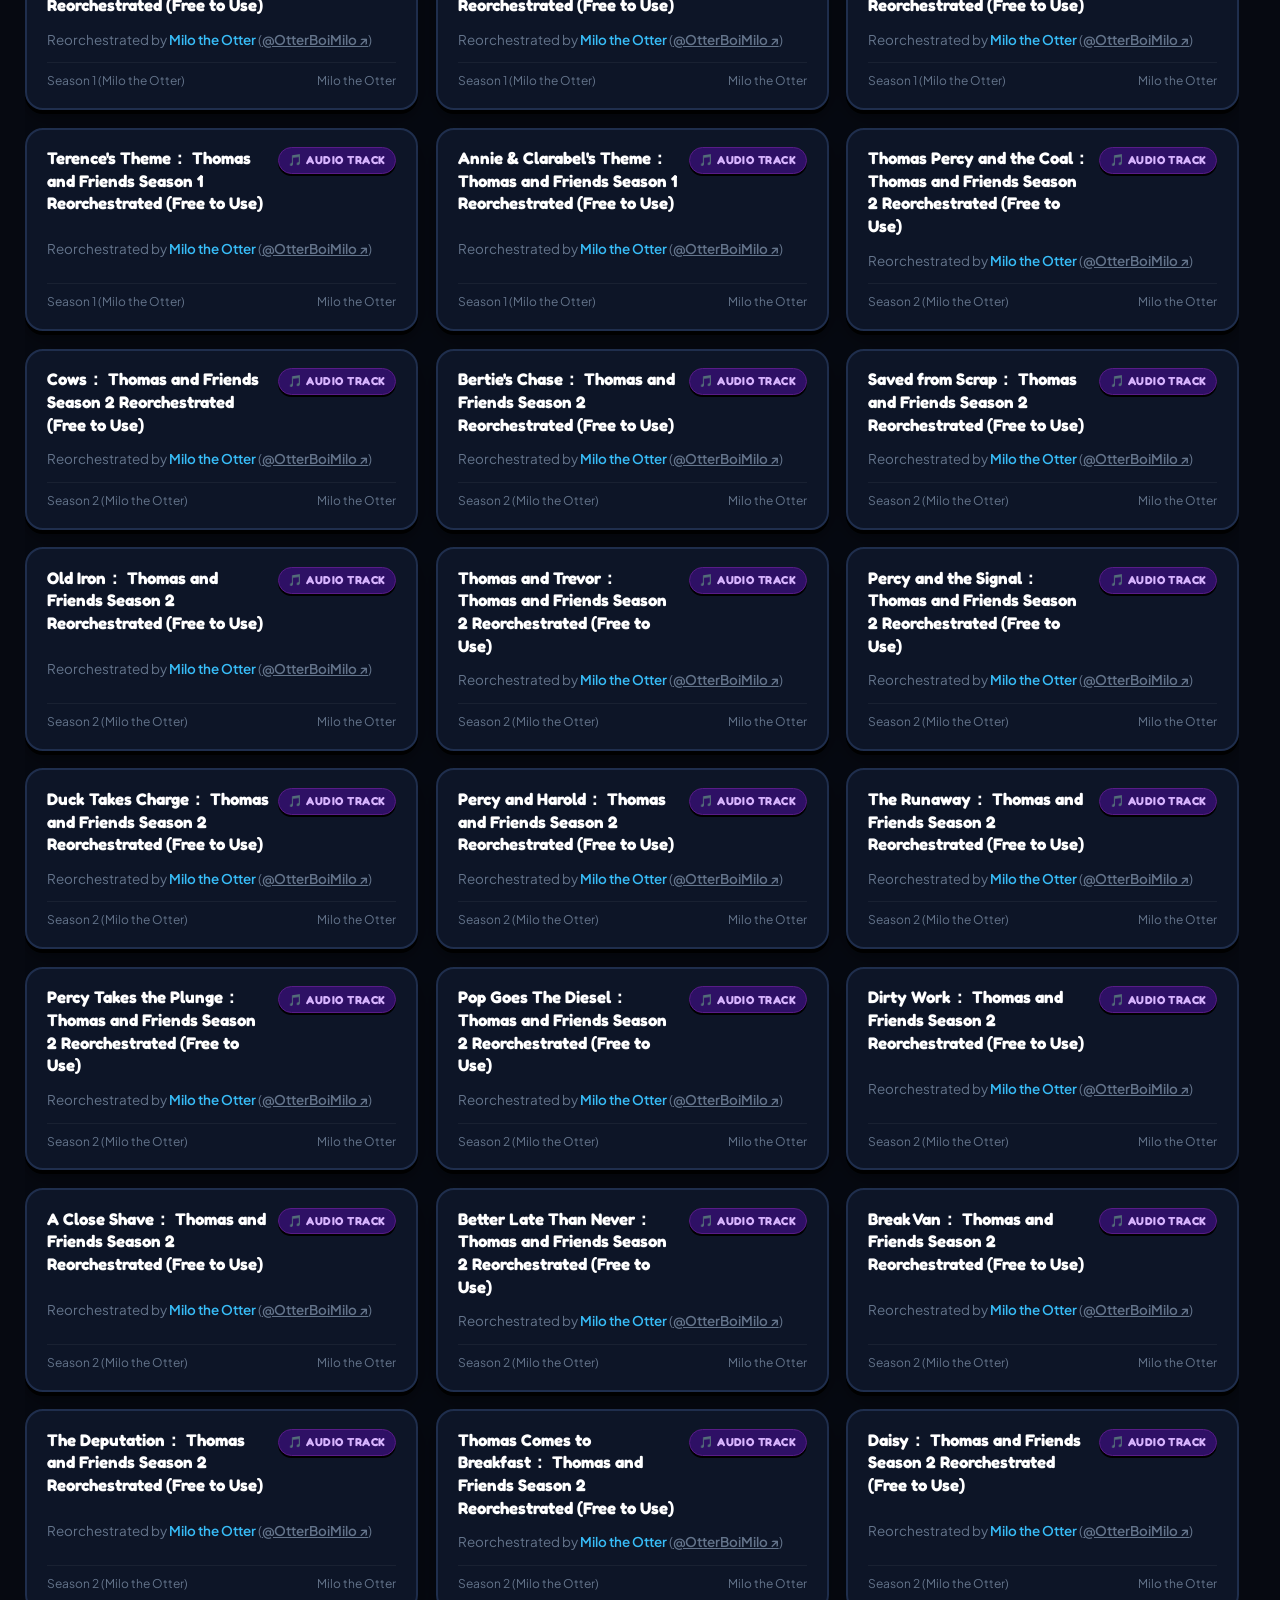
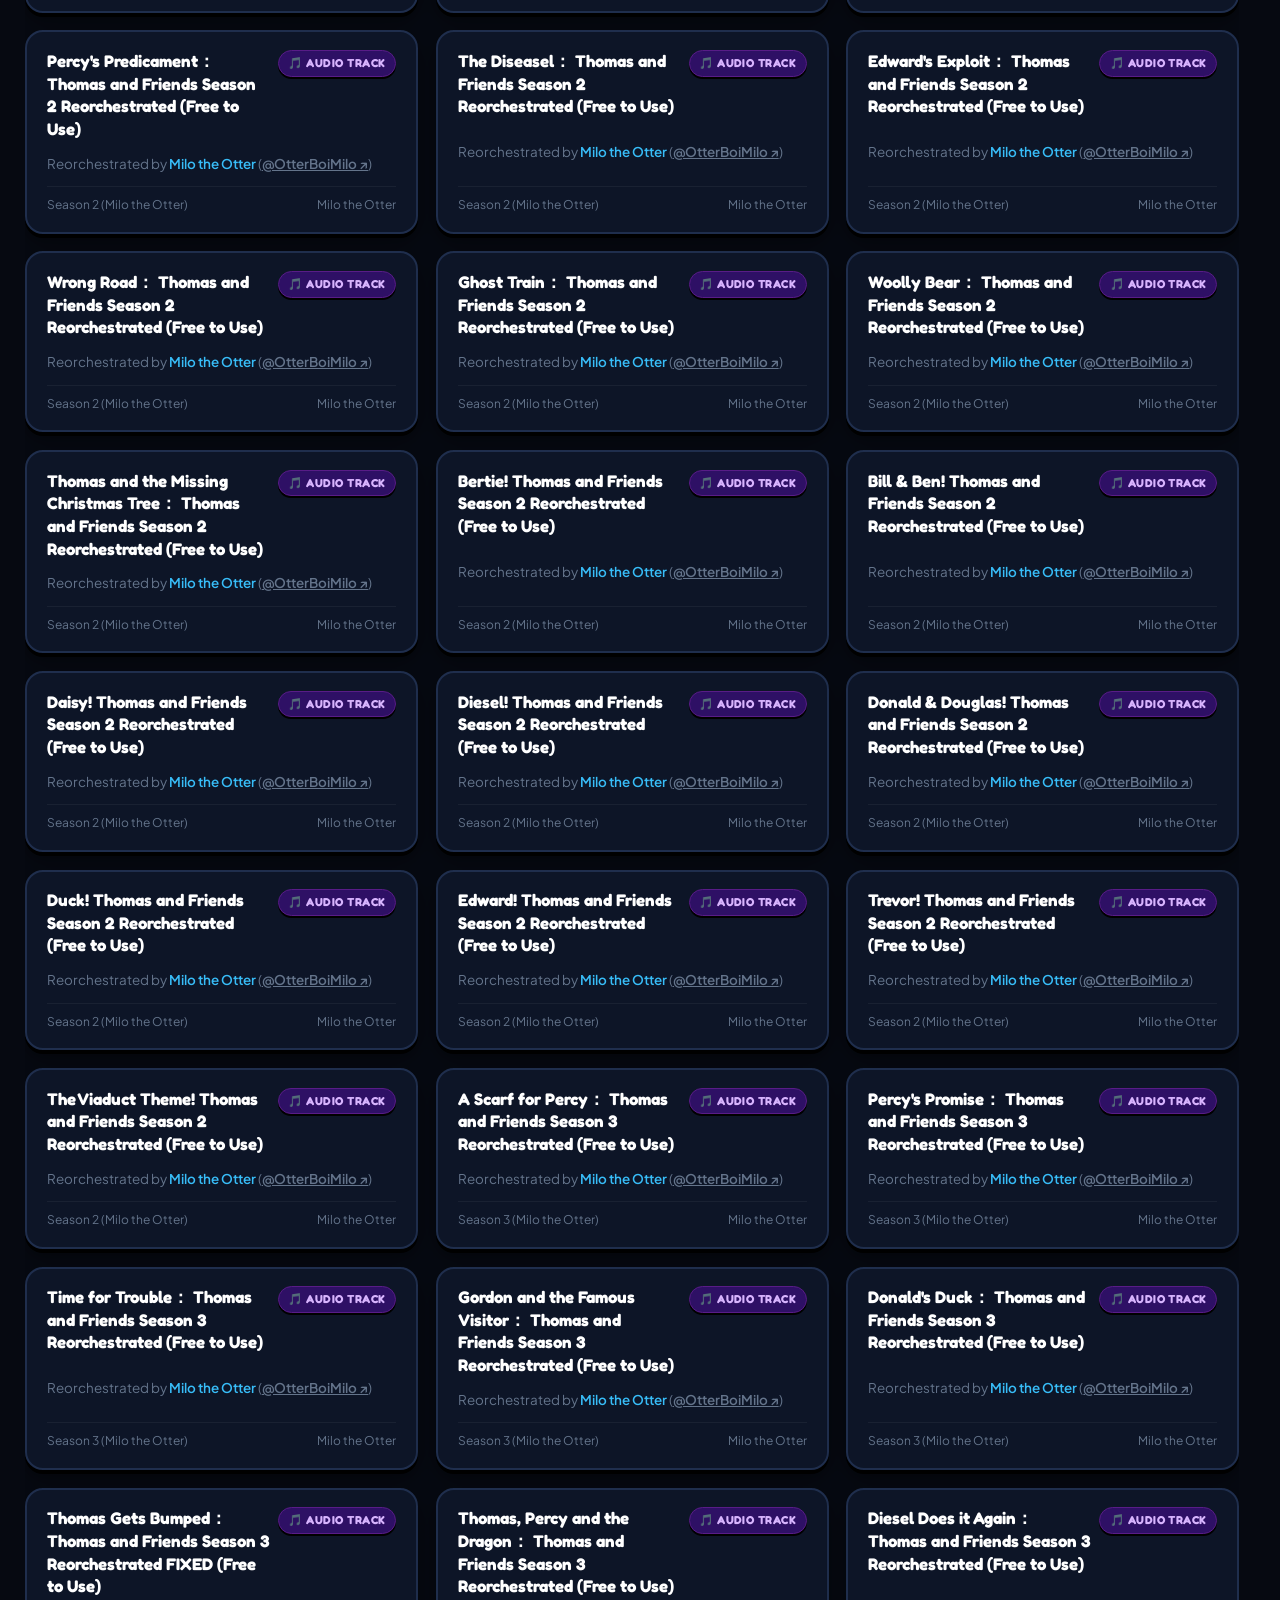
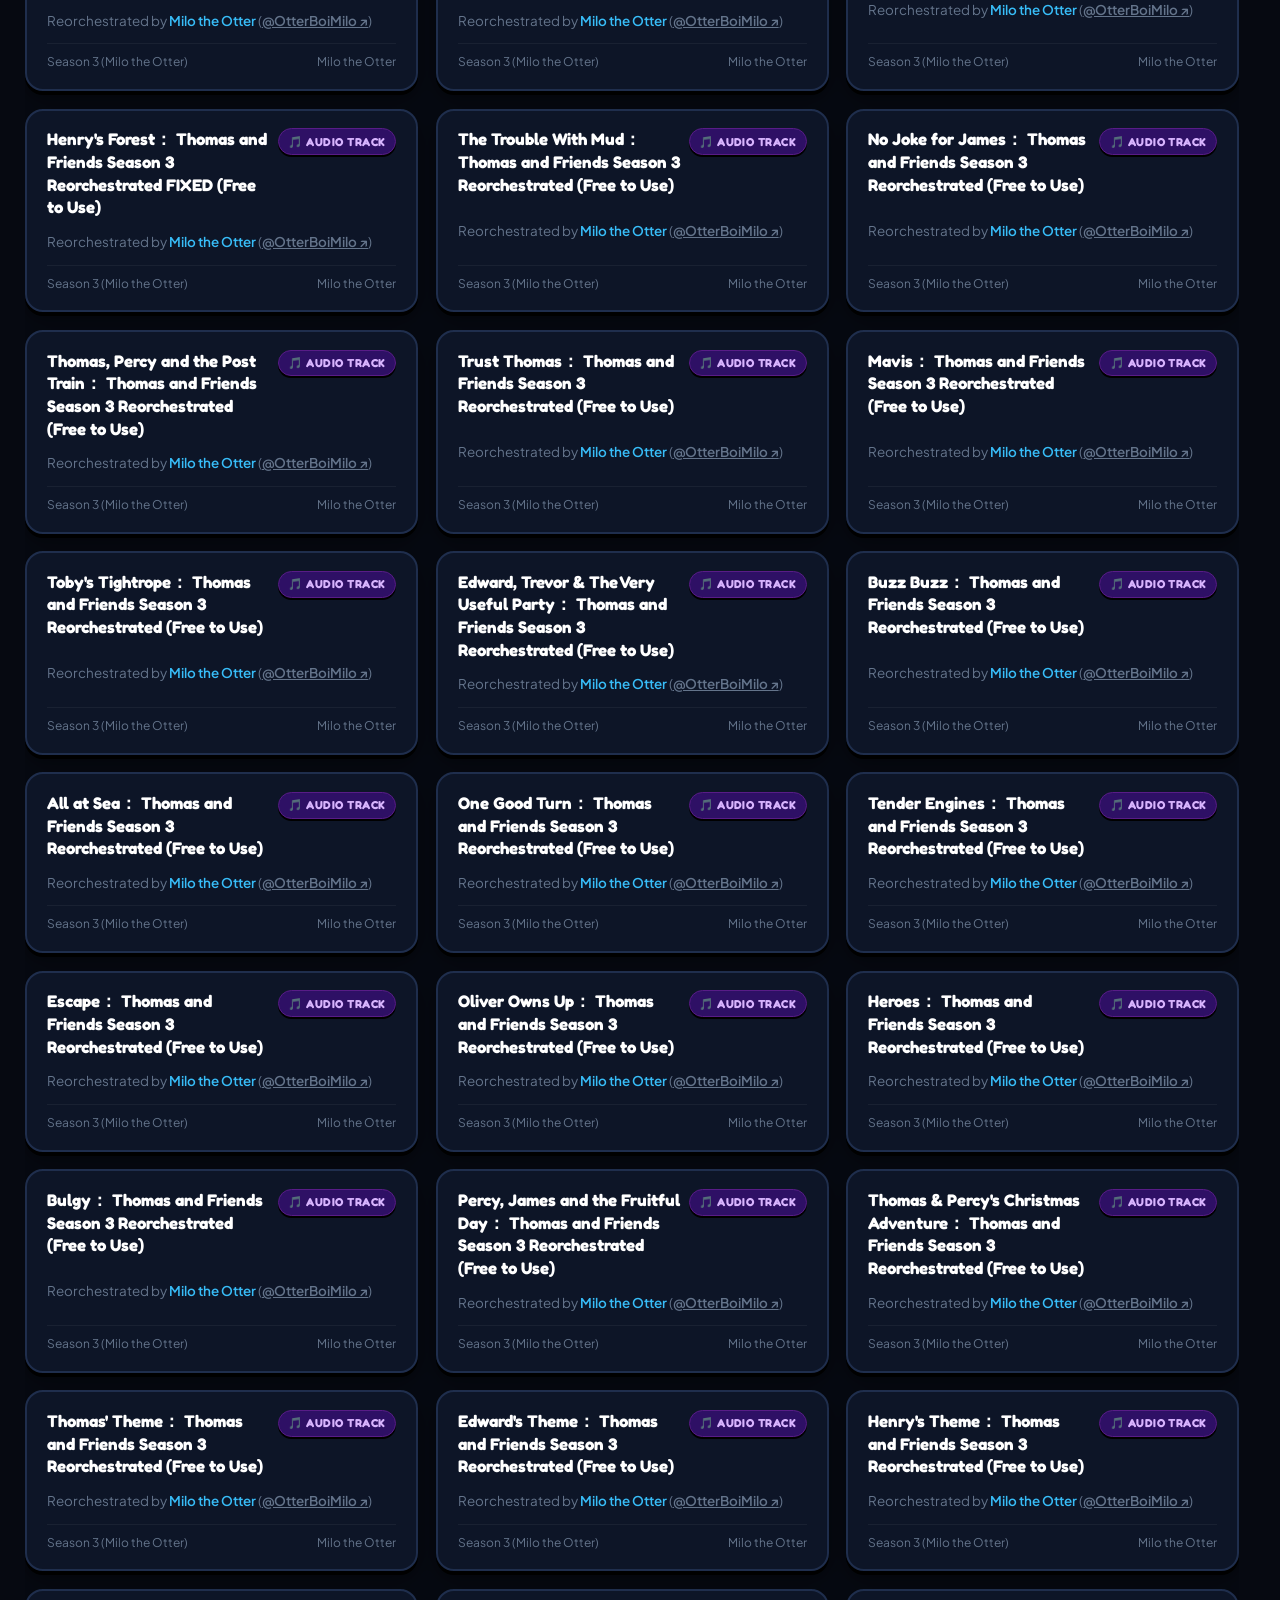
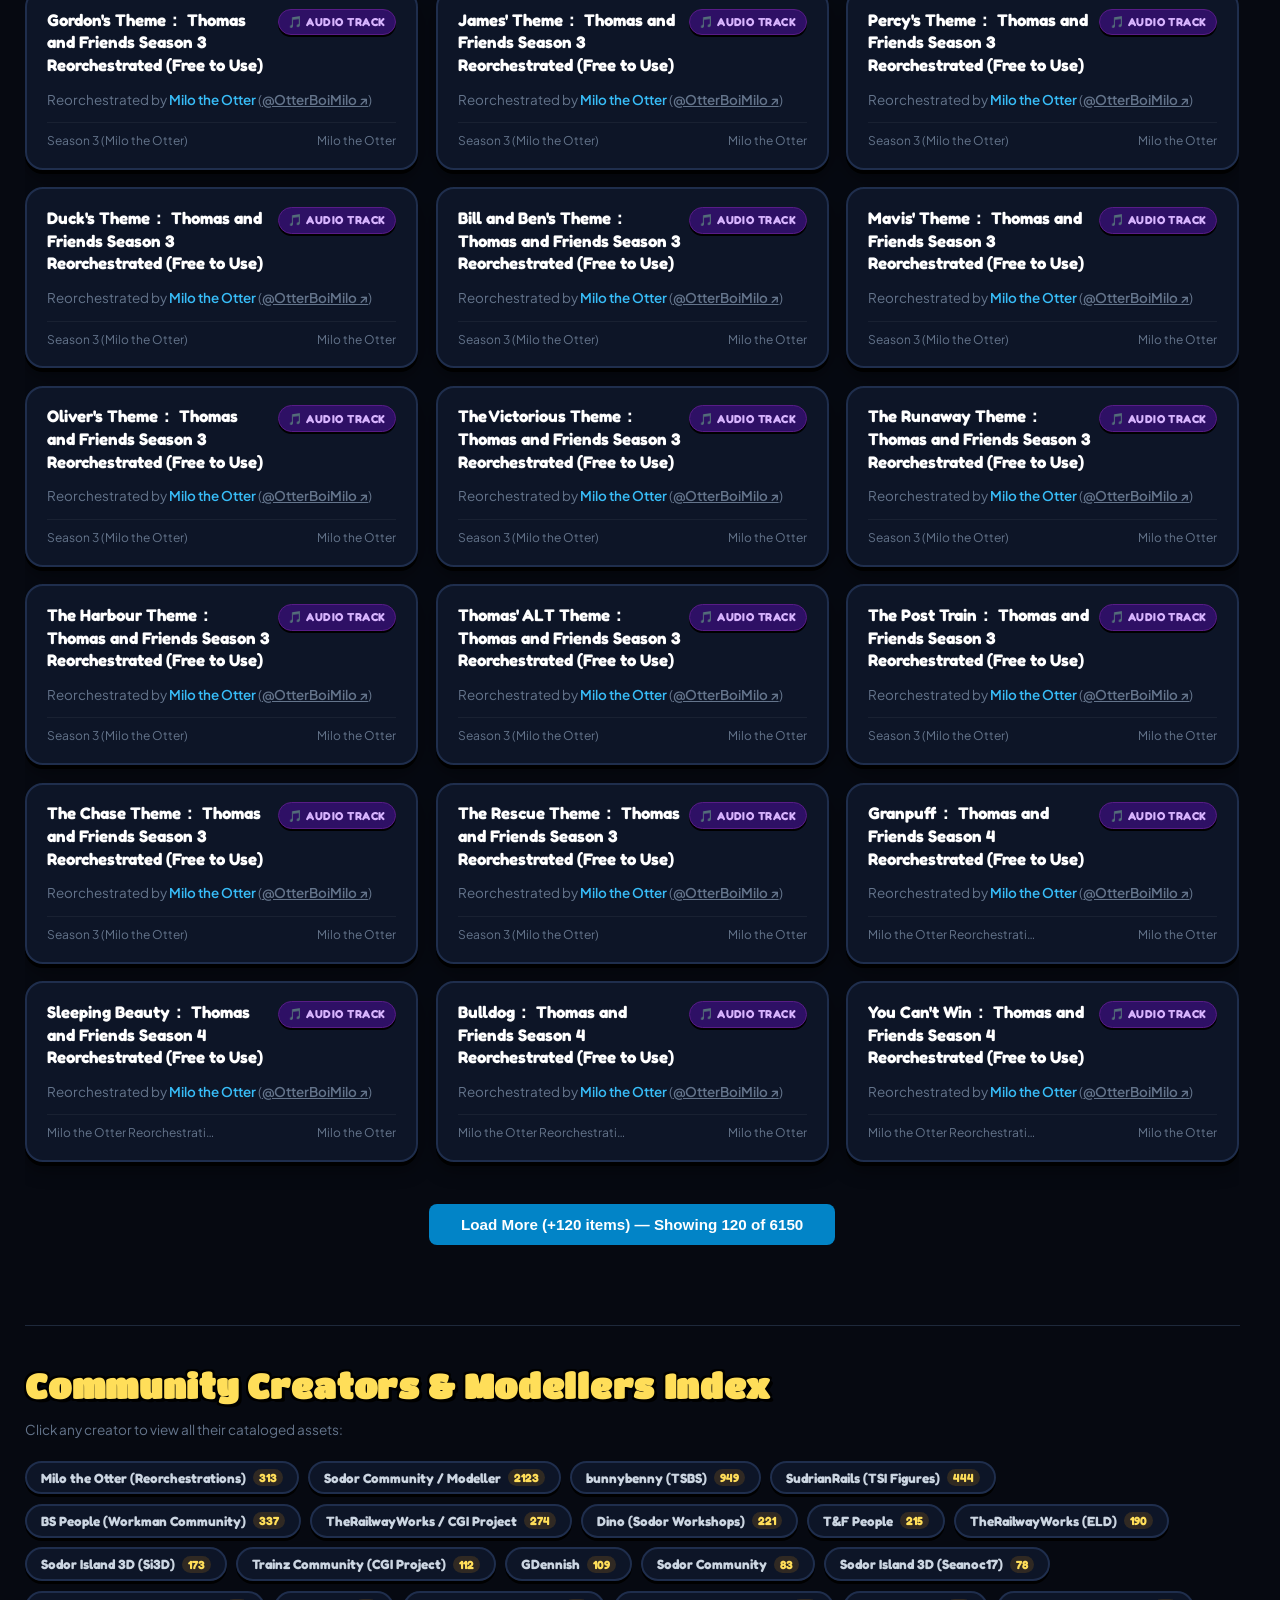
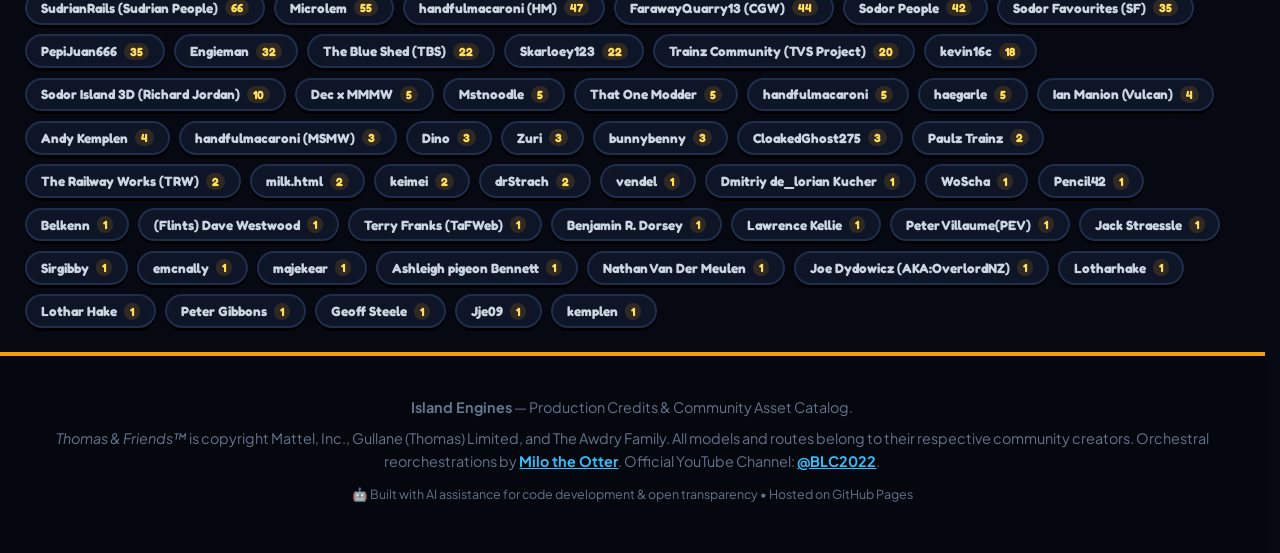
==== commit 85b12cab: "Update Island Engines website: new logo, gallery with keyboard nav, compact episodes, fixer script s" ====
--- a/credits/index.html
+++ b/credits/index.html
@@ -5,6 +5,7 @@
   <meta name="viewport" content="width=device-width, initial-scale=1.0" />
   <title>Video Credits & Asset List — Thomas Productions</title>
   <meta name="description" content="Credits and attribution list for Trainz 3D models, music, and assets that may be used in Thomas Productions videos." />
+  <link rel="icon" type="image/png" href="../assets/images/favicon.png" />
   <link rel="stylesheet" href="../style.css" />
   <link rel="stylesheet" href="style.css" />
   <link rel="preconnect" href="https://fonts.googleapis.com">
@@ -29,7 +30,7 @@
   <header class="site-nav-header">
     <div class="container nav-inner">
       <a href="../index.html" class="studio-brand">
-        <div class="studio-logo-badge">🚂</div>
+        <div class="studio-logo-badge"><img src="../assets/images/island-engines-logo.png" alt="Island Engines Logo" /></div>
         <div class="studio-title-box">
           <h1>Island Engines</h1>
           <p>Video Credits</p>
@@ -38,6 +39,7 @@
       <nav class="nav-links-row">
         <a href="../index.html" class="nav-item">Home</a>
         <a href="../episodes.html" class="nav-item">Episodes</a>
+        <a href="../gallery.html" class="nav-item">Gallery</a>
         <a href="../other-sites.html" class="nav-item">Other Sites</a>
         <a href="../tools.html" class="nav-item">Tools</a>
         <a href="index.html" class="nav-item active credits-btn">📋 Video Credits</a>
@@ -161,5 +163,18 @@
   <!-- Scripts -->
   <script src="data.js"></script>
   <script src="app.js"></script>
+  <script>
+    // AI Notice dismiss — mirrors main.js logic (app.js doesn't include this)
+    (function () {
+      var bar = document.getElementById('ai-notice-bar');
+      var btn = document.getElementById('ai-notice-dismiss');
+      if (bar && btn) {
+        btn.addEventListener('click', function () {
+          bar.classList.add('is-dismissed');
+          try { localStorage.setItem('island_engines_ai_notice_dismissed', '1'); } catch (e) {}
+        });
+      }
+    })();
+  </script>
 </body>
 </html>
--- a/style.css
+++ b/style.css
@@ -46,12 +46,18 @@
   padding: 0;
 }
 
+/* Prevent content shift when scrollbar appears/disappears between pages */
+html {
+  scrollbar-gutter: stable;
+}
+
 body {
   background-color: var(--bg-canvas);
   background-image: 
-    radial-gradient(ellipse 90% 60% at 50% -10%, rgba(2, 132, 199, 0.22), transparent 70%),
-    radial-gradient(circle at 100% 30%, rgba(245, 158, 11, 0.12), transparent 50%),
-    linear-gradient(180deg, #0a1122 0%, #05080f 100%);
+    url('assets/images/mainline-connor-express.jpg');
+  background-size: cover;
+  background-position: center top;
+  background-repeat: no-repeat;
   background-attachment: fixed;
   color: var(--text-primary);
   font-family: var(--font-body);
@@ -60,6 +66,25 @@
   display: flex;
   flex-direction: column;
   overflow-x: hidden;
+}
+
+/* Dark cinematic overlay on top of the background photo */
+body::before {
+  content: '';
+  position: fixed;
+  inset: 0;
+  z-index: 0;
+  pointer-events: none;
+  background:
+    radial-gradient(ellipse 90% 60% at 50% -10%, rgba(2, 132, 199, 0.10), transparent 70%),
+    radial-gradient(circle at 100% 30%, rgba(245, 158, 11, 0.06), transparent 50%),
+    linear-gradient(180deg, rgba(6, 9, 17, 0.86) 0%, rgba(5, 8, 15, 0.94) 60%);
+}
+
+/* Ensure all content sits above the overlay */
+body > * {
+  position: relative;
+  z-index: 1;
 }
 
 /* ==========================================================================
@@ -165,14 +190,22 @@
 .studio-logo-badge {
   width: 48px;
   height: 48px;
-  background: linear-gradient(135deg, #1e293b 0%, #0f172a 100%);
+  border-radius: 50%;
   border: 3px solid var(--color-brass);
-  border-radius: 14px;
+  background: #000;
   display: flex;
   align-items: center;
   justify-content: center;
-  font-size: 1.6rem;
+  overflow: hidden;
   box-shadow: 0 4px 0 #000, 0 6px 14px rgba(0, 0, 0, 0.5);
+  flex-shrink: 0;
+}
+
+.studio-logo-badge img {
+  width: 100%;
+  height: 100%;
+  object-fit: cover;
+  display: block;
 }
 
 .studio-title-box h1 {
@@ -235,18 +268,7 @@
 }
 
 .nav-item.credits-btn {
-  background: var(--color-coastal-blue);
-  color: #000 !important;
-  border: 2px solid #000;
-  box-shadow: 0 4px 0 #000;
   margin-left: 6px;
-  font-weight: 900;
-}
-
-.nav-item.credits-btn:hover {
-  background: #7dd3fc;
-  transform: translateY(-3px);
-  box-shadow: 0 6px 0 #000;
 }
 
 /* ==========================================================================
@@ -353,20 +375,22 @@
   width: 100px;
   height: 100px;
   border-radius: 50%;
-  background: linear-gradient(145deg, #1e293b 0%, #080c14 100%);
+  background: #000;
   border: 5px solid var(--color-gold-bright);
   box-shadow: 0 0 0 4px #000, 0 0 30px rgba(255, 222, 89, 0.5), 0 8px 20px rgba(0, 0, 0, 0.8);
   display: flex;
   align-items: center;
   justify-content: center;
   position: relative;
+  overflow: hidden;
   animation: roundelGlowPulse 4s infinite ease-in-out;
 }
 
-.crest-loco-symbol {
-  font-size: 2.8rem;
-  line-height: 1;
-  filter: drop-shadow(0 4px 6px rgba(0, 0, 0, 0.8));
+.crest-loco-img {
+  width: 100%;
+  height: 100%;
+  object-fit: cover;
+  display: block;
 }
 
 .community-welcome-tag {
@@ -1172,6 +1196,63 @@
   transform: rotate(90deg) scale(1.1);
 }
 
+.lightbox-nav-btn {
+  position: absolute;
+  top: 50%;
+  transform: translateY(-50%);
+  width: 54px;
+  height: 54px;
+  border-radius: 50%;
+  background: var(--bg-surface-elevated);
+  border: 3px solid var(--color-gold-bright);
+  box-shadow: 0 4px 0 #000, 0 6px 16px rgba(0, 0, 0, 0.6);
+  color: var(--color-gold-bright);
+  font-family: var(--font-heading);
+  font-size: 2.2rem;
+  font-weight: 900;
+  display: flex;
+  align-items: center;
+  justify-content: center;
+  cursor: pointer;
+  z-index: 10;
+  transition: all 0.2s cubic-bezier(0.34, 1.56, 0.64, 1);
+  user-select: none;
+  line-height: 1;
+  padding-bottom: 5px;
+}
+
+.lightbox-prev {
+  left: 18px;
+}
+
+.lightbox-next {
+  right: 18px;
+}
+
+.lightbox-nav-btn:hover {
+  background: var(--color-gold-bright);
+  color: #000;
+  border-color: #000;
+  transform: translateY(-50%) scale(1.12);
+  box-shadow: 0 6px 0 #000, 0 10px 24px rgba(255, 222, 89, 0.35);
+}
+
+.lightbox-nav-btn:active {
+  transform: translateY(-50%) scale(0.96);
+  box-shadow: 0 2px 0 #000;
+}
+
+@media (max-width: 768px) {
+  .lightbox-nav-btn {
+    width: 44px;
+    height: 44px;
+    font-size: 1.7rem;
+    padding-bottom: 3px;
+  }
+  .lightbox-prev { left: 8px; }
+  .lightbox-next { right: 8px; }
+}
+
 .lightbox-media-box {
   width: 100%;
   max-height: calc(94vh - 80px);
@@ -1199,6 +1280,12 @@
   background: var(--bg-surface);
   border-top: 3px solid #000;
   line-height: 1.5;
+}
+
+.lightbox-caption-text:empty {
+  display: none;
+  padding: 0;
+  border-top: none;
 }
 
 /* ==========================================================================
@@ -1224,6 +1311,295 @@
   font-weight: 700;
 }
 
+/* Wide container variant for spacious full-width showcases */
+.container-wide {
+  width: 98.5%;
+  max-width: 1880px;
+  margin: 0 auto;
+  padding: 0 8px;
+}
+
+/* ==========================================================================
+   Workshop Map Hero — Playful Showcase Layout (Other Sites Page)
+   ========================================================================== */
+.workshop-map-hero {
+  position: relative;
+  min-height: calc(100vh - 138px);
+  min-height: calc(100dvh - 138px);
+  background:
+    radial-gradient(ellipse 85% 75% at 50% 50%, rgba(13, 21, 39, 0.60) 0%, rgba(6, 9, 17, 0.96) 100%),
+    url('assets/images/connor-trackside-view.jpg');
+  background-size: cover;
+  background-position: center;
+  border: 4px solid var(--color-brass);
+  border-radius: var(--radius-card);
+  margin-top: 18px;
+  margin-bottom: 22px;
+  padding: 28px 24px 32px 24px;
+  overflow: hidden;
+  box-shadow: 0 8px 0 #000, 0 20px 48px rgba(0, 0, 0, 0.7);
+  display: flex;
+  flex-direction: column;
+  justify-content: space-between;
+  align-items: center;
+}
+
+.map-hero-header {
+  display: flex;
+  flex-direction: column;
+  align-items: center;
+  text-align: center;
+  margin-bottom: 8px;
+}
+
+.map-hero-title {
+  font-family: var(--font-display);
+  font-size: clamp(1.8rem, 3vw, 2.8rem);
+  color: var(--color-gold-bright);
+  text-transform: uppercase;
+  text-shadow: -2px -2px 0 #000, 2px -2px 0 #000, -2px 2px 0 #000, 2px 2px 0 #000, 4px 4px 0 #000;
+  text-align: center;
+  margin-bottom: 4px;
+  animation: titleDropIn 0.8s ease both 0.1s;
+}
+
+.map-hero-subtitle {
+  font-family: var(--font-heading);
+  font-size: 0.92rem;
+  font-weight: 800;
+  color: #cbd5e1;
+  text-shadow: 1px 1px 0 #000, 0 3px 8px rgba(0, 0, 0, 0.8);
+  text-align: center;
+  max-width: 620px;
+  margin-bottom: 0;
+  animation: titleDropIn 0.9s ease both 0.25s;
+}
+
+/* Staggered organic scatter layout — 5 on Row 1, 6 on Row 2, 5 on Row 3 */
+.map-logo-scatter {
+  display: flex;
+  flex-wrap: wrap;
+  justify-content: space-around;
+  align-content: space-around;
+  flex: 1;
+  width: 100%;
+  max-width: 1800px;
+  padding: 8px 12px;
+  animation: slideInUp 0.8s ease both 0.35s;
+}
+
+.map-logo-item {
+  position: relative;
+  display: flex;
+  flex-direction: column;
+  align-items: center;
+  text-decoration: none;
+  padding: 4px 6px;
+  transition: all 0.28s ease;
+  animation: popInBounce 0.6s cubic-bezier(0.34, 1.56, 0.64, 1) both;
+}
+
+/* Row 1: 5 workshops spaced wide */
+.map-logo-item:nth-child(1),
+.map-logo-item:nth-child(2),
+.map-logo-item:nth-child(3),
+.map-logo-item:nth-child(4),
+.map-logo-item:nth-child(5) {
+  width: calc(20% - 24px);
+}
+
+/* Row 2: 6 workshops nested between Row 1 positions */
+.map-logo-item:nth-child(6),
+.map-logo-item:nth-child(7),
+.map-logo-item:nth-child(8),
+.map-logo-item:nth-child(9),
+.map-logo-item:nth-child(10),
+.map-logo-item:nth-child(11) {
+  width: calc(16.666% - 20px);
+}
+
+/* Row 3: 5 workshops spaced wide */
+.map-logo-item:nth-child(12),
+.map-logo-item:nth-child(13),
+.map-logo-item:nth-child(14),
+.map-logo-item:nth-child(15),
+.map-logo-item:nth-child(16) {
+  width: calc(20% - 24px);
+}
+
+/* Organic vertical offsets: playful scatter without collisions */
+.map-logo-item:nth-child(1)  { margin-top: 14px; animation-delay: 0.12s; }
+.map-logo-item:nth-child(2)  { margin-top: -12px; animation-delay: 0.18s; }
+.map-logo-item:nth-child(3)  { margin-top: 18px; animation-delay: 0.24s; }
+.map-logo-item:nth-child(4)  { margin-top: -10px; animation-delay: 0.30s; }
+.map-logo-item:nth-child(5)  { margin-top: 12px; animation-delay: 0.36s; }
+
+.map-logo-item:nth-child(6)  { margin-top: -14px; animation-delay: 0.42s; }
+.map-logo-item:nth-child(7)  { margin-top: 16px; animation-delay: 0.48s; }
+.map-logo-item:nth-child(8)  { margin-top: -12px; animation-delay: 0.54s; }
+.map-logo-item:nth-child(9)  { margin-top: 14px; animation-delay: 0.60s; }
+.map-logo-item:nth-child(10) { margin-top: -16px; animation-delay: 0.65s; }
+.map-logo-item:nth-child(11) { margin-top: 10px; animation-delay: 0.70s; }
+
+.map-logo-item:nth-child(12) { margin-top: -10px; animation-delay: 0.75s; }
+.map-logo-item:nth-child(13) { margin-top: 16px; animation-delay: 0.80s; }
+.map-logo-item:nth-child(14) { margin-top: -12px; animation-delay: 0.85s; }
+.map-logo-item:nth-child(15) { margin-top: 14px; animation-delay: 0.90s; }
+.map-logo-item:nth-child(16) { margin-top: -8px; animation-delay: 0.95s; }
+
+.map-logo-item:hover {
+  transform: scale(1.2) translateY(-6px) !important;
+  z-index: 20;
+}
+
+/* Free-floating transparent badges without harsh yellow circles */
+.map-logo-badge {
+  width: 100%;
+  height: 90px;
+  display: flex;
+  align-items: center;
+  justify-content: center;
+  padding: 4px;
+  transition: all 0.28s ease;
+}
+
+/* Featured logos slightly larger */
+.map-logo-item.featured .map-logo-badge {
+  height: 106px;
+}
+
+.map-logo-badge img {
+  max-width: 100%;
+  max-height: 100%;
+  object-fit: contain;
+  display: block;
+  filter: drop-shadow(0 5px 12px rgba(0, 0, 0, 0.85));
+  transition: filter 0.28s ease;
+}
+
+.map-logo-item:hover .map-logo-badge img {
+  filter: drop-shadow(0 0 16px rgba(255, 222, 89, 0.9)) drop-shadow(0 8px 20px rgba(0, 0, 0, 0.95));
+}
+
+.map-logo-name {
+  font-family: var(--font-heading);
+  font-size: 0.76rem;
+  font-weight: 800;
+  color: #fff;
+  text-shadow: 1px 1px 0 #000, 0 3px 8px rgba(0, 0, 0, 0.9);
+  text-align: center;
+  margin-top: 6px;
+  max-width: 130px;
+  line-height: 1.2;
+  transition: color 0.2s ease;
+}
+
+.map-logo-item:hover .map-logo-name {
+  color: var(--color-gold-bright);
+}
+
+/* ==========================================================================
+   F11 Fullscreen & Tall Display Dynamic Scaling (height >= 920px)
+   ========================================================================== */
+@media (min-height: 920px) {
+  /* Global: nav and spacing breathe more on tall displays */
+  .nav-inner {
+    height: 92px;
+  }
+  .studio-title-box h1 {
+    font-size: 1.75rem;
+  }
+  .studio-logo-badge {
+    width: 54px;
+    height: 54px;
+    font-size: 1.8rem;
+  }
+  .container {
+    padding: 0 24px;
+  }
+  .section-title {
+    font-size: clamp(2rem, 3.5vw, 3rem);
+  }
+  .section-subtitle {
+    font-size: 1.1rem;
+  }
+
+  .workshop-map-hero {
+    min-height: calc(100vh - 145px);
+    margin-top: 22px;
+    margin-bottom: 24px;
+    padding: 44px 36px 52px 36px;
+  }
+  .map-hero-title {
+    font-size: clamp(2.6rem, 4vw, 3.6rem);
+    margin-bottom: 6px;
+  }
+  .map-hero-subtitle {
+    font-size: 1.15rem;
+    margin-bottom: 32px;
+  }
+  .map-logo-scatter {
+    gap: 36px 18px;
+  }
+  .map-logo-badge {
+    height: 118px;
+  }
+  .map-logo-item.featured .map-logo-badge {
+    height: 138px;
+  }
+  .map-logo-name {
+    font-size: 0.84rem;
+    margin-top: 8px;
+    max-width: 140px;
+  }
+}
+
+@media (max-width: 1200px) {
+  .map-logo-scatter {
+    grid-template-columns: repeat(4, 1fr);
+    gap: 20px 16px;
+  }
+}
+
+@media (max-width: 640px) {
+  .map-logo-scatter {
+    grid-template-columns: repeat(2, 1fr);
+    gap: 16px 12px;
+  }
+}
+
+/* Divider between map hero and directory */
+.map-to-grid-divider {
+  text-align: center;
+  margin: 0 0 32px 0;
+  padding: 16px 0;
+}
+
+.map-to-grid-divider span {
+  font-family: var(--font-heading);
+  font-size: 0.9rem;
+  font-weight: 800;
+  color: var(--text-muted);
+  text-transform: uppercase;
+  letter-spacing: 0.12em;
+  padding: 0 20px;
+  position: relative;
+}
+
+.map-to-grid-divider span::before,
+.map-to-grid-divider span::after {
+  content: '';
+  position: absolute;
+  top: 50%;
+  width: 60px;
+  height: 3px;
+  background: var(--color-brass);
+  border-radius: 2px;
+}
+
+.map-to-grid-divider span::before { right: 100%; }
+.map-to-grid-divider span::after { left: 100%; }
+
 /* ==========================================================================
    Responsive Rules
    ========================================================================== */
@@ -1240,6 +1616,18 @@
   .community-hero-title {
     font-size: 2.8rem;
   }
+  .workshop-map-hero {
+    min-height: auto;
+    padding: 36px 20px;
+  }
+  .map-logo-badge {
+    width: 90px;
+    height: 90px;
+  }
+  .map-logo-item.featured .map-logo-badge {
+    width: 110px;
+    height: 110px;
+  }
 }
 
 @media (max-width: 768px) {
@@ -1257,4 +1645,28 @@
   .lightbox-backdrop {
     padding: 10px;
   }
-}
+  .map-logo-scatter {
+    gap: 14px;
+  }
+  .map-logo-badge {
+    width: 72px;
+    height: 72px;
+    padding: 5px;
+  }
+  .map-logo-item.featured .map-logo-badge {
+    width: 90px;
+    height: 90px;
+  }
+  .map-logo-name {
+    font-size: 0.68rem;
+    max-width: 80px;
+  }
+  /* Remove tilts on mobile — keep clean */
+  .map-logo-item:nth-child(odd),
+  .map-logo-item:nth-child(even),
+  .map-logo-item:nth-child(3n),
+  .map-logo-item:nth-child(4n+1) {
+    transform: none;
+  }
+}
+
--- a/credits/style.css
+++ b/credits/style.css
@@ -3,61 +3,6 @@
    Harmonized with the official Bold Sodor Aesthetic!
    Heavy borders, dark navy canvas, Titan / Fredoka typography, and gold brass accents.
    ============================================================================== */
-
-:root {
-  --font-main: 'Plus Jakarta Sans', -apple-system, BlinkMacSystemFont, 'Segoe UI', Roboto, sans-serif;
-  --font-heading: 'Fredoka', 'Plus Jakarta Sans', sans-serif;
-  --font-display: 'Titan One', 'Alfa Slab One', cursive;
-  --font-mono: 'JetBrains Mono', monospace;
-
-  --bg-page: #060911;
-  --bg-header: #091022;
-  --bg-card: #0d1527;
-  --bg-card-hover: #15223c;
-  --bg-subtle: #101a2f;
-
-  --border: #1f2e4d;
-  --border-light: #2b3e66;
-
-  --text-main: #f8fafc;
-  --text-muted: #94a3b8;
-  --text-dim: #64748b;
-
-  --blue-primary: #0284c7;
-  --blue-hover: #0369a1;
-  --gold-accent: #f59e0b;
-  --gold-dim: #d97706;
-  --color-gold-bright: #ffde59;
-
-  --radius-sm: 8px;
-  --radius-md: 14px;
-}
-
-*, *::before, *::after {
-  box-sizing: border-box;
-  margin: 0;
-  padding: 0;
-}
-
-body {
-  font-family: var(--font-main);
-  background-color: var(--bg-page);
-  background-image: 
-    radial-gradient(ellipse 90% 60% at 50% -10%, rgba(2, 132, 199, 0.22), transparent 70%),
-    radial-gradient(circle at 100% 30%, rgba(245, 158, 11, 0.12), transparent 50%),
-    linear-gradient(180deg, #0a1122 0%, #05080f 100%);
-  background-attachment: fixed;
-  color: var(--text-main);
-  line-height: 1.6;
-  min-height: 100vh;
-}
-
-.container {
-  max-width: 1760px;
-  width: 96%;
-  margin: 0 auto;
-  padding: 0 1.25rem;
-}
 
 /* Section Title with Sodor Display Font */
 .section-title {
@@ -75,7 +20,7 @@
 
 .stat-pill {
   background: var(--bg-card);
-  border: 2px solid var(--border);
+  border: 2px solid #1e293b;
   padding: 0.45rem 0.95rem;
   border-radius: 9999px;
   font-size: 0.85rem;
@@ -94,14 +39,14 @@
    Notice Box
    ============================================================================== */
 .main-content {
-  padding: 1.5rem 1.25rem;
+  padding: 1.5rem 0;
 }
 
 .notice-box {
   background: var(--bg-card);
-  border: 2px solid var(--border);
-  border-left: 6px solid var(--gold-accent);
-  border-radius: var(--radius-md);
+  border: 2px solid #1e293b;
+  border-left: 6px solid var(--color-brass);
+  border-radius: var(--radius-card);
   box-shadow: 0 4px 0 #000, 0 10px 24px rgba(0, 0, 0, 0.5);
   padding: 1.5rem 1.75rem;
   margin-bottom: 2rem;
@@ -113,7 +58,7 @@
   gap: 0.5rem;
   margin-bottom: 0.6rem;
   font-size: 1rem;
-  color: var(--gold-accent);
+  color: var(--color-brass);
 }
 
 .notice-box p {
@@ -140,7 +85,7 @@
   content: "•";
   position: absolute;
   left: 0.35rem;
-  color: var(--gold-accent);
+  color: var(--color-brass);
   font-weight: bold;
 }
 
@@ -177,7 +122,7 @@
   left: 0.9rem;
   top: 50%;
   transform: translateY(-50%);
-  color: var(--text-dim);
+  color: var(--text-muted);
   font-size: 0.95rem;
   pointer-events: none;
 }
@@ -186,7 +131,7 @@
   width: 100%;
   padding: 0.85rem 2.5rem 0.85rem 2.6rem;
   background: #091022;
-  border: 2px solid var(--border);
+  border: 2px solid #1e293b;
   border-radius: 12px;
   color: #ffffff;
   font-size: 0.95rem;
@@ -198,7 +143,7 @@
 
 #search-input:focus {
   outline: none;
-  border-color: var(--gold-accent);
+  border-color: var(--color-brass);
   background: #0d1527;
   box-shadow: 0 4px 0 #000, 0 0 15px rgba(245, 158, 11, 0.3);
 }
@@ -240,7 +185,7 @@
   font-weight: 700;
   color: var(--text-muted);
   background: #091022;
-  border: 2px solid var(--border);
+  border: 2px solid #1e293b;
   padding: 0.45rem 0.95rem;
   border-radius: 9999px;
   box-shadow: 0 3px 0 #000;
@@ -297,7 +242,7 @@
 }
 
 .tab-btn:hover {
-  border-color: var(--gold-accent);
+  border-color: var(--color-brass);
   color: #ffffff;
   transform: translateY(-2px);
 }
@@ -313,7 +258,7 @@
 
 .active-author-filter {
   background: rgba(2, 132, 199, 0.15);
-  border: 2px solid var(--blue-primary);
+  border: 2px solid var(--color-sodor-blue);
   padding: 0.5rem 1rem;
   border-radius: 12px;
   font-size: 0.88rem;
@@ -328,7 +273,7 @@
 .btn-link {
   background: none;
   border: none;
-  color: var(--gold-accent);
+  color: var(--color-brass);
   font-weight: 800;
   cursor: pointer;
   text-decoration: underline;
@@ -349,7 +294,7 @@
 .item-card {
   background: #0d1527;
   border: 2px solid #1f2e4d;
-  border-radius: var(--radius-md);
+  border-radius: var(--radius-card);
   box-shadow: 0 4px 0 #000, 0 8px 18px rgba(0, 0, 0, 0.4);
   padding: 1.1rem 1.25rem;
   display: flex;
@@ -362,7 +307,7 @@
 
 .item-card:hover {
   transform: translateY(-4px);
-  border-color: var(--gold-accent);
+  border-color: var(--color-brass);
   box-shadow: 0 6px 0 #000, 0 14px 28px rgba(0, 0, 0, 0.6);
 }
 
@@ -408,7 +353,7 @@
 }
 
 .author-btn {
-  color: var(--gold-accent);
+  color: var(--color-brass);
   font-weight: 600;
   cursor: pointer;
   background: none;
@@ -437,13 +382,13 @@
 }
 
 .kuid-code {
-  font-family: var(--font-mono);
+  font-family: var(--font-code);
   font-size: 0.74rem;
   background: #0d1219;
   color: #94a3b8;
   padding: 0.15rem 0.45rem;
-  border-radius: var(--radius-sm);
-  border: 1px solid var(--border);
+  border-radius: 8px;
+  border: 1px solid #1e293b;
   cursor: pointer;
   display: inline-flex;
   align-items: center;
@@ -452,11 +397,11 @@
 
 .kuid-code:hover {
   color: #ffffff;
-  border-color: var(--blue-primary);
+  border-color: var(--color-sodor-blue);
 }
 
 .item-source {
-  color: var(--text-dim);
+  color: var(--text-muted);
   font-size: 0.75rem;
   white-space: nowrap;
   overflow: hidden;
@@ -469,15 +414,8 @@
    ============================================================================== */
 .creators-section {
   margin-top: 3.5rem;
-  border-top: 1px solid var(--border);
+  border-top: 1px solid #1e293b;
   padding-top: 2rem;
-}
-
-.section-title {
-  font-size: 1.25rem;
-  font-weight: 700;
-  color: #ffffff;
-  margin-bottom: 0.3rem;
 }
 
 .section-desc {
@@ -510,7 +448,7 @@
 }
 
 .creator-tag:hover {
-  border-color: var(--gold-accent);
+  border-color: var(--color-brass);
   color: #ffffff;
   transform: translateY(-2px);
   box-shadow: 0 5px 0 #000;
@@ -532,8 +470,8 @@
   text-align: center;
   padding: 3rem 1rem;
   background: var(--bg-card);
-  border: 1px dashed var(--border);
-  border-radius: var(--radius-md);
+  border: 1px dashed #1e293b;
+  border-radius: var(--radius-card);
 }
 
 .empty-state p {
@@ -542,28 +480,28 @@
 }
 
 .btn-simple {
-  background: var(--blue-primary);
+  background: var(--color-sodor-blue);
   color: #ffffff;
   border: none;
   padding: 0.5rem 1rem;
-  border-radius: var(--radius-sm);
+  border-radius: 8px;
   font-weight: 600;
   font-size: 0.85rem;
   cursor: pointer;
 }
 
 .btn-simple:hover {
-  background: var(--blue-hover);
+  background: var(--color-sodor-blue);
 }
 
 /* ==============================================================================
    Footer
    ============================================================================== */
 .footer {
-  border-top: 1px solid var(--border);
+  border-top: 1px solid #1e293b;
   padding: 2rem 0;
   margin-top: 4rem;
-  background: var(--bg-header);
+  background: var(--bg-surface);
   text-align: center;
 }
 
@@ -580,7 +518,7 @@
 
 .footer-small {
   font-size: 0.75rem;
-  color: var(--text-dim);
+  color: var(--text-muted);
 }
 
 /* ==============================================================================
@@ -593,7 +531,7 @@
   background: #0284c7;
   color: #ffffff;
   padding: 0.5rem 1rem;
-  border-radius: var(--radius-sm);
+  border-radius: 8px;
   font-size: 0.85rem;
   font-weight: 600;
   box-shadow: 0 4px 12px rgba(0, 0, 0, 0.4);
